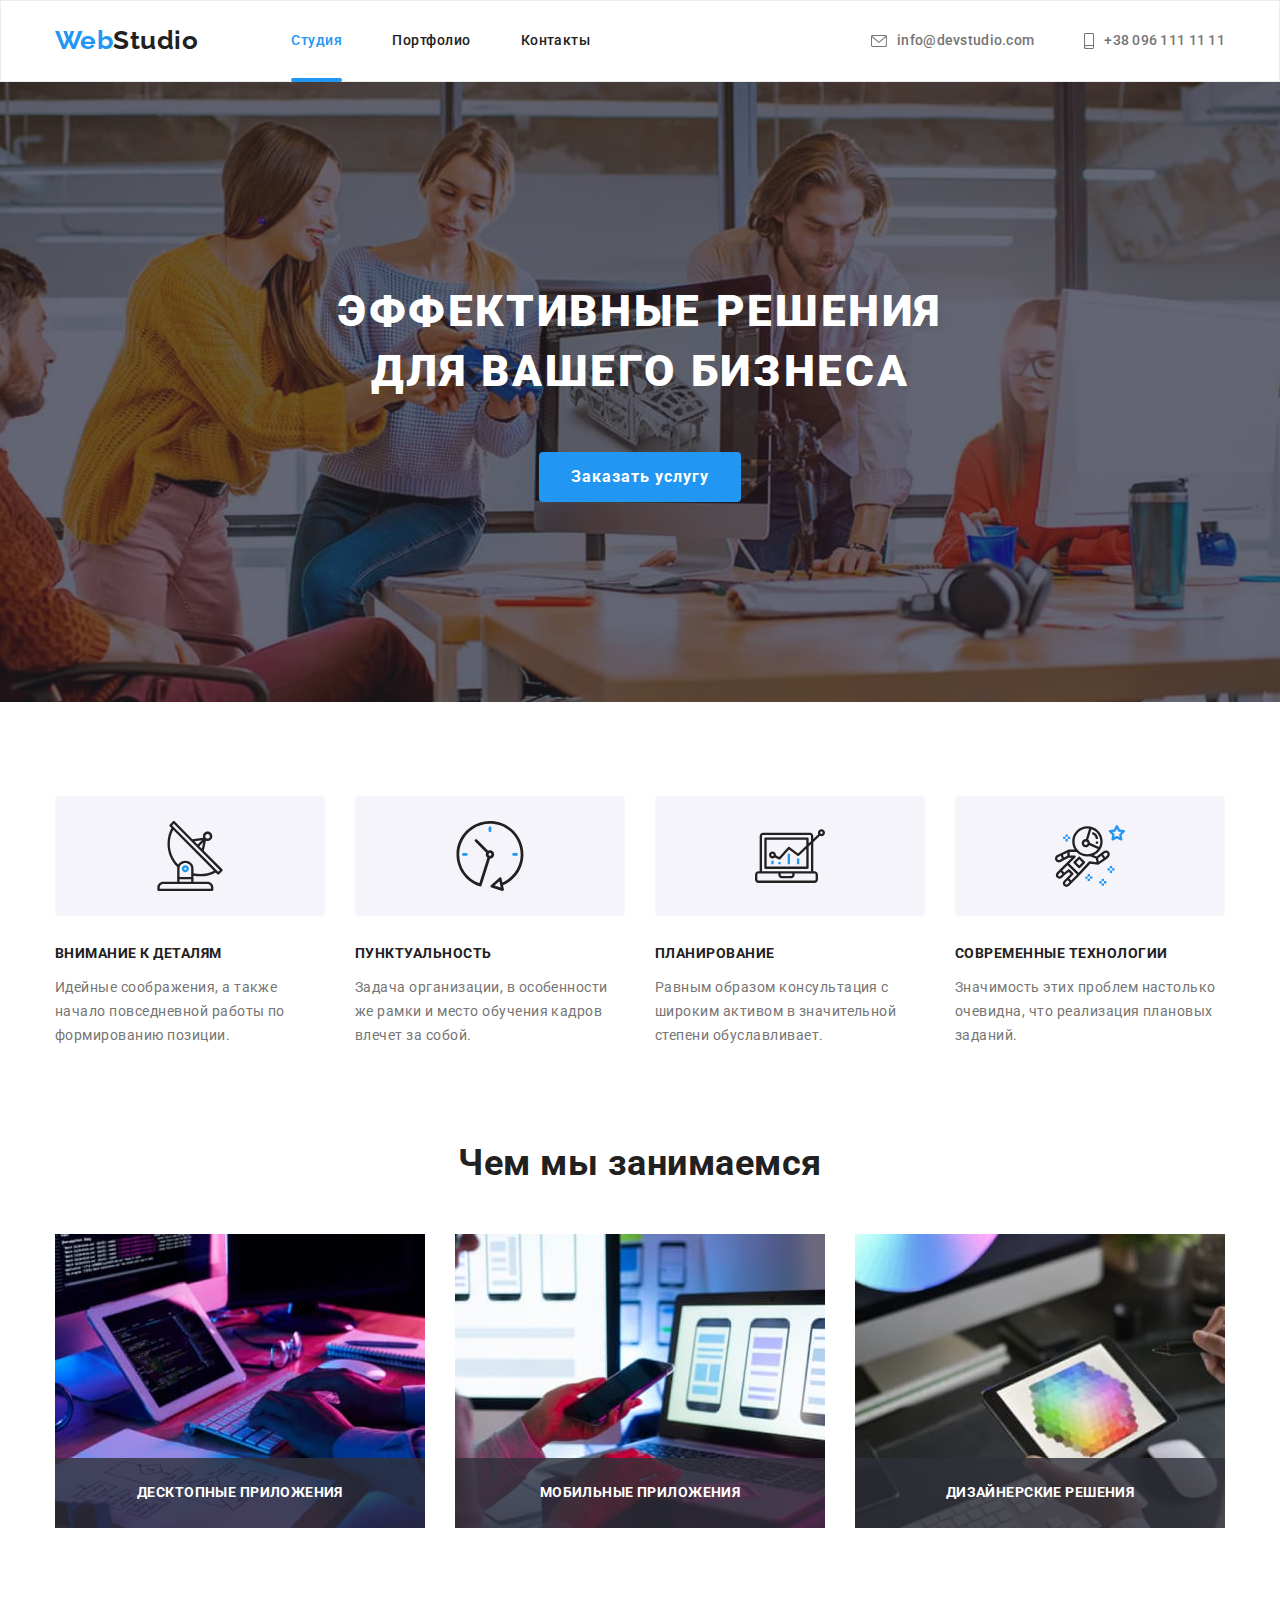
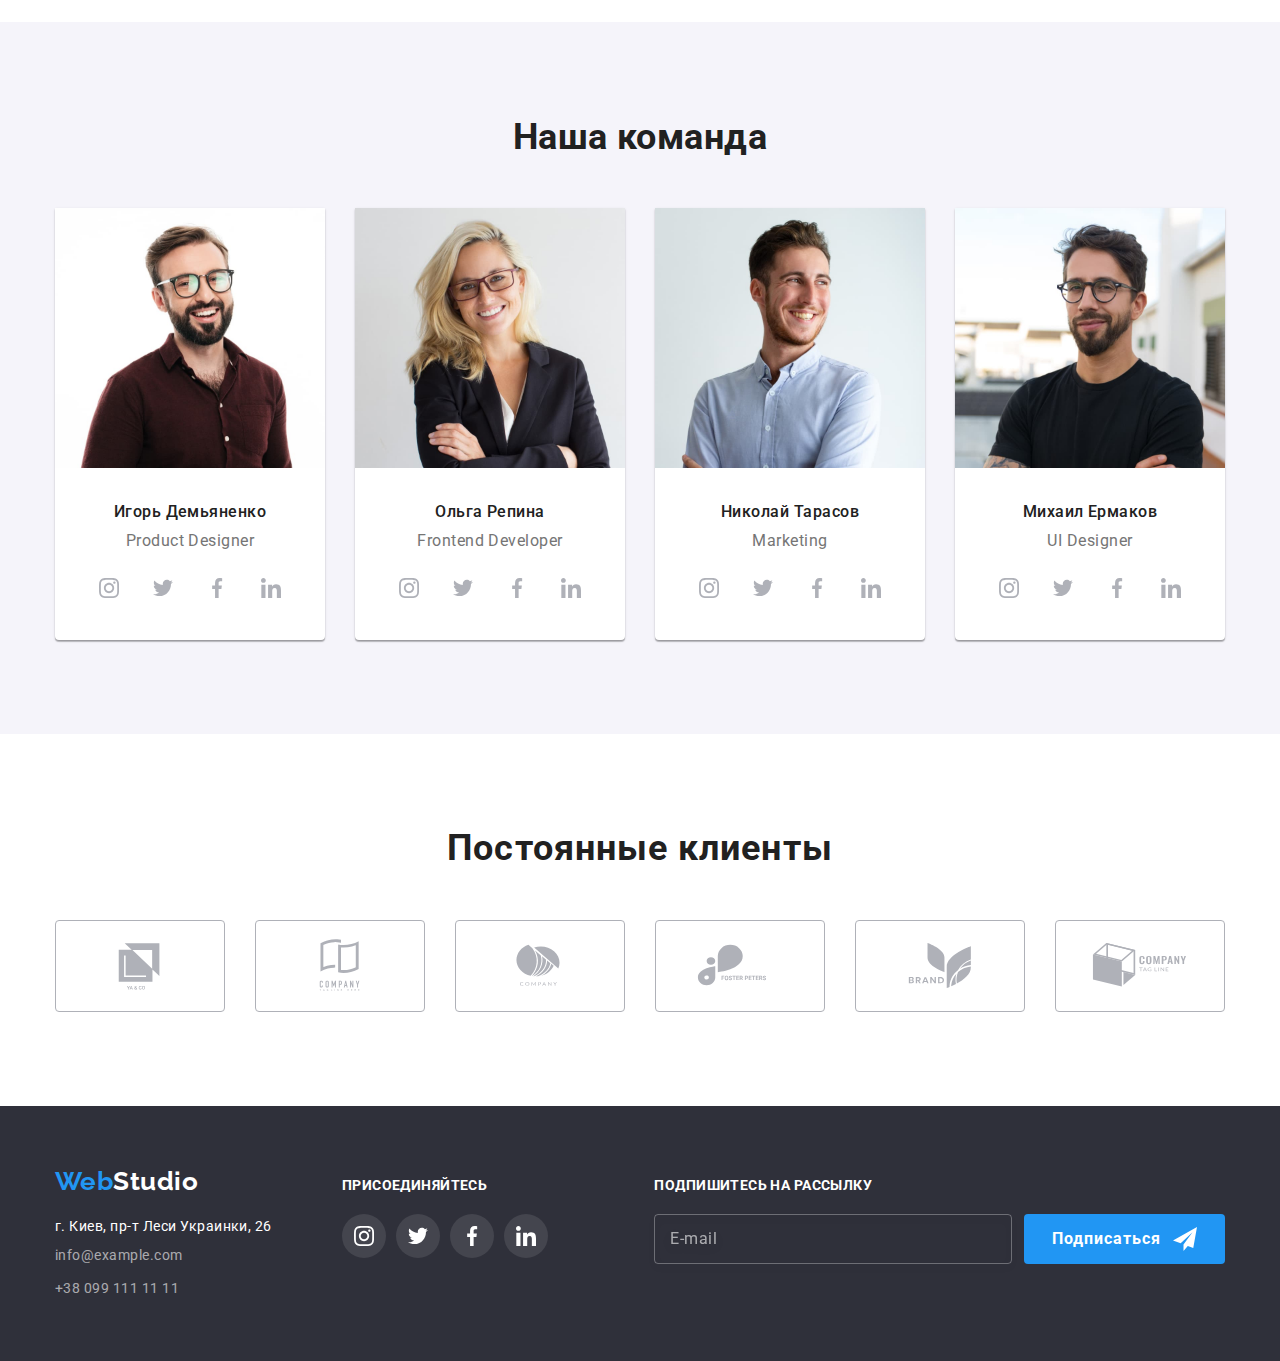
==== index.html @ ca3bec8b "goit-hw-07" ====
<!DOCTYPE html>
<html lang="ru">
	<head>
		<meta charset="UTF-8" />
		<meta http-equiv="X-UA-Compatible" content="IE=edge" />
		<meta name="viewport" content="width=device-width, initial-scale=1.0" />
		<link rel="preconnect" href="https://fonts.googleapis.com" />
		<link rel="preconnect" href="https://fonts.gstatic.com" crossorigin />
		<link
			href="https://fonts.googleapis.com/css2?family=Raleway:wght@700&family=Roboto:wght@400;500;700;900&display=swap"
			rel="stylesheet"
		/>
		<link
			rel="stylesheet"
			href="https://cdnjs.cloudflare.com/ajax/libs/modern-normalize/1.1.0/modern-normalize.min.css"
		/>
		<title>Document</title>
		<link rel="stylesheet" href="./css/styles.css" />
	</head>
	<body class="body">
		<header class="header">
			<div class="container header-total">
				<nav class="header-nav">
					<a class="header-logo" href="/"
						>Web<span class="header-studio">Studio</span></a
					>
					<ul class="header-list list">
						<li class="header-item">
							<a class="header-link current" href="./index.html">Студия</a>
						</li>
						<li class="header-item">
							<a class="header-link" href="./portfolio.html">Портфолио</a>
						</li>
						<li class="header-item">
							<a class="header-link" href="">Контакты</a>
						</li>
					</ul>
				</nav>
				<ul class="header-contact-list list">
					<li class="header-contact-item">
						<a href="mailto:info@devstudio.com" class="header-mail">
							<svg class="icon-mail" width="16" height="12">
								<use href="./images/icons.svg#icon-header-mail"></use>
							</svg>
							info@devstudio.com</a
						>
					</li>
					<li class="header-contact-item">
						<a class="header-tel" href="tel:+380961111111">
							<svg class="icon-tel" width="10" height="16">
								<use href="./images/icons.svg#icon-header-tell"></use>
							</svg>
							+38 096 111 11 11</a
						>
					</li>
				</ul>
			</div>
		</header>
		<main>
			<section class="hero">
				<div class="container">
					<h1 class="hero-headline">Эффективные решения для вашего бизнеса</h1>
					<button data-modal-open class="main-btn" type="button">
						Заказать услугу
					</button>
				</div>
			</section>
			<section class="promo">
				<div class="container promo-total">
					<ul class="promo-list list">
						<li class="promo-item">
							<div class="promo-icon">
								<svg class="icon-locator" width="70" height="70">
									<use href="./images/icons.svg#icon-promo1"></use>
								</svg>
							</div>
							<h3 class="promo-subject">Внимание к деталям</h3>
							<p class="promo-desc">
								Идейные соображения, а также начало повседневной работы по
								формированию позиции.
							</p>
						</li>
						<li class="promo-item">
							<div class="promo-icon">
								<svg class="icon-clock" width="70" height="70">
									<use href="./images/icons.svg#icon-promo2"></use>
								</svg>
							</div>
							<h3 class="promo-subject">Пунктуальность</h3>
							<p class="promo-desc">
								Задача организации, в особенности же рамки и место обучения
								кадров влечет за собой.
							</p>
						</li>
						<li class="promo-item">
							<div class="promo-icon">
								<svg class="icon-laptop" width="70" height="70">
									<use href="./images/icons.svg#icon-promo3"></use>
								</svg>
							</div>
							<h3 class="promo-subject">Планирование</h3>
							<p class="promo-desc">
								Равным образом консультация с широким активом в значительной
								степени обуславливает.
							</p>
						</li>
						<li class="promo-item">
							<div class="promo-icon">
								<svg class="icon-astronaut" width="70" height="70">
									<use href="./images/icons.svg#icon-promo4"></use>
								</svg>
							</div>
							<h3 class="promo-subject">Современные технологии</h3>
							<p class="promo-desc">
								Значимость этих проблем настолько очевидна, что реализация
								плановых заданий.
							</p>
						</li>
					</ul>
				</div>
			</section>
			<section class="direction-activity">
				<div class="container direction-total">
					<h2 class="direction-activity-titel">Чем мы занимаемся</h2>
					<ul class="direction-activity-list list">
						<li class="direction-activity-item">
							<img
								class="activity-img"
								src="./images/rabota1.jpg"
								alt="Работа1"
								width="370"
							/>
							<p class="description-title">Десктопные приложения</p>
						</li>
						<li class="direction-activity-item">
							<img
								class="activity-img"
								src="./images/rabota2.jpg"
								alt="Работа2"
								width="370"
							/>
							<p class="description-title">Мобильные приложения</p>
						</li>
						<li class="direction-activity-item">
							<img
								class="activity-img"
								src="./images/rabota3.jpg"
								alt="Работа3"
								width="370"
							/>
							<p class="description-title">Дизайнерские решения</p>
						</li>
					</ul>
				</div>
			</section>
			<section class="team">
				<div class="container team-total">
					<h2 class="team-title">Наша команда</h2>
					<ul class="team-list list">
						<li class="team-item">
							<img
								class="images"
								src="./images/team1.jpg"
								alt="Игорь Демьяненко"
								width="270"
							/>
							<div class="team-card">
								<h3 class="team-member">Игорь Демьяненко</h3>
								<p class="team-member-position" lang="en">Product Designer</p>
								<ul class="team-list list">
									<li class="team-icon-item">
										<a href="" class="team-link">
											<svg class="team-insta" width="20" height="20">
												<use
													href="./images/icons.svg#icon-teamcard-instagram"
												></use>
											</svg>
										</a>
									</li>
									<li class="team-icon-item">
										<a href="" class="team-link">
											<svg class="team-twitter" width="20" height="20">
												<use
													href="./images/icons.svg#icon-teamcard-twitter"
												></use>
											</svg>
										</a>
									</li>
									<li class="team-icon-item">
										<a href="" class="team-link">
											<svg class="team-facebook" width="20" height="20">
												<use
													href="./images/icons.svg#icon-teamcard-facebook"
												></use>
											</svg>
										</a>
									</li>
									<li class="team-icon-item">
										<a href="" class="team-link">
											<svg class="team-in" width="20" height="20">
												<use
													href="./images/icons.svg#icon-teamcard-linkedin"
												></use>
											</svg>
										</a>
									</li>
								</ul>
							</div>
						</li>
						<li class="team-item">
							<img
								class="images"
								src="./images/team2.jpg"
								alt="Ольга Репина"
								width="270"
							/>
							<div class="team-card">
								<h3 class="team-member">Ольга Репина</h3>
								<p class="team-member-position" lang="en">Frontend Developer</p>
								<ul class="team-list list">
									<li class="team-icon-item">
										<a href="" class="team-link">
											<svg class="team-insta" width="20" height="20">
												<use
													href="./images/icons.svg#icon-teamcard-instagram"
												></use>
											</svg>
										</a>
									</li>
									<li class="team-icon-item">
										<a href="" class="team-link">
											<svg class="team-twitter" width="20" height="20">
												<use
													href="./images/icons.svg#icon-teamcard-twitter"
												></use>
											</svg>
										</a>
									</li>
									<li class="team-icon-item">
										<a href="" class="team-link">
											<svg class="team-facebook" width="20" height="20">
												<use
													href="./images/icons.svg#icon-teamcard-facebook"
												></use>
											</svg>
										</a>
									</li>
									<li class="team-icon-item">
										<a href="" class="team-link">
											<svg class="team-in" width="20" height="20">
												<use
													href="./images/icons.svg#icon-teamcard-linkedin"
												></use>
											</svg>
										</a>
									</li>
								</ul>
							</div>
						</li>
						<li class="team-item">
							<img
								class="images"
								src="./images/team3.jpg"
								alt="Николай Тарасов"
								width="270"
							/>
							<div class="team-card">
								<h3 class="team-member">Николай Тарасов</h3>
								<p class="team-member-position" lang="en">Marketing</p>
								<ul class="team-list list">
									<li class="team-icon-item">
										<a href="" class="team-link">
											<svg class="team-insta" width="20" height="20">
												<use
													href="./images/icons.svg#icon-teamcard-instagram"
												></use>
											</svg>
										</a>
									</li>
									<li class="team-icon-item">
										<a href="" class="team-link">
											<svg class="team-twitter" width="20" height="20">
												<use
													href="./images/icons.svg#icon-teamcard-twitter"
												></use>
											</svg>
										</a>
									</li>
									<li class="team-icon-item">
										<a href="" class="team-link">
											<svg class="team-facebook" width="20" height="20">
												<use
													href="./images/icons.svg#icon-teamcard-facebook"
												></use>
											</svg>
										</a>
									</li>
									<li class="team-icon-item">
										<a href="" class="team-link">
											<svg class="team-in" width="20" height="20">
												<use
													href="./images/icons.svg#icon-teamcard-linkedin"
												></use>
											</svg>
										</a>
									</li>
								</ul>
							</div>
						</li>
						<li class="team-item">
							<img
								class="images"
								src="./images/team4.jpg"
								alt="Михаил Ермаков"
								width="270"
							/>
							<div class="team-card">
								<h3 class="team-member">Михаил Ермаков</h3>
								<p class="team-member-position" lang="en">UI Designer</p>
								<ul class="team-list list">
									<li class="team-icon-item">
										<a href="" class="team-link">
											<svg class="team-insta" width="20" height="20">
												<use
													href="./images/icons.svg#icon-teamcard-instagram"
												></use>
											</svg>
										</a>
									</li>
									<li class="team-icon-item">
										<a href="" class="team-link">
											<svg class="team-twitter" width="20" height="20">
												<use
													href="./images/icons.svg#icon-teamcard-twitter"
												></use>
											</svg>
										</a>
									</li>
									<li class="team-icon-item">
										<a href="" class="team-link">
											<svg class="team-facebook" width="20" height="20">
												<use
													href="./images/icons.svg#icon-teamcard-facebook"
												></use>
											</svg>
										</a>
									</li>
									<li class="team-icon-item">
										<a href="" class="team-link">
											<svg class="team-in" width="20" height="20">
												<use
													href="./images/icons.svg#icon-teamcard-linkedin"
												></use>
											</svg>
										</a>
									</li>
								</ul>
							</div>
						</li>
					</ul>
				</div>
			</section>
			<section class="client-section">
				<div class="container">
					<h2 class="client-title">Постоянные клиенты</h2>
					<ul class="client-list list">
						<li class="client-item">
							<a href="" class="client-link">
								<svg class="company-one" width="106" height="60">
									<use href="./images/icons.svg#icon-client1"></use>
								</svg>
							</a>
						</li>
						<li class="client-item">
							<a href="" class="client-link">
								<svg class="company-two" width="106" height="60">
									<use href="./images/icons.svg#icon-client2"></use>
								</svg>
							</a>
						</li>
						<li class="client-item">
							<a href="" class="client-link">
								<svg class="company-three" width="106" height="60">
									<use href="./images/icons.svg#icon-client3"></use>
								</svg>
							</a>
						</li>
						<li class="client-item">
							<a href="" class="client-link">
								<svg class="company-four" width="106" height="60">
									<use href="./images/icons.svg#icon-client4"></use>
								</svg>
							</a>
						</li>
						<li class="client-item">
							<a href="" class="client-link">
								<svg class="company-five" width="106" height="60">
									<use href="./images/icons.svg#icon-client5"></use>
								</svg>
							</a>
						</li>
						<li class="client-item">
							<a href="" class="client-link">
								<svg class="company-six" width="106" height="60">
									<use href="./images/icons.svg#icon-client6"></use>
								</svg>
							</a>
						</li>
					</ul>
				</div>
			</section>
		</main>
		<footer class="footer">
			<div class="container add-container">
				<div>
					<a class="footer-logo" href="/"
						>Web<span class="footer-studio">Studio</span></a
					>
					<address class="footer-contact">
						<ul class="footer-contact-list list">
							<li class="footer-contact-item">
								<a class="footer-geolocation" href="">
									г. Киев, пр-т Леси Украинки, 26</a
								>
							</li>
							<li class="footer-contact-item">
								<a class="footer-mail" href="mailto:info@devstudio.com"
									>info@example.com</a
								>
							</li>
							<li class="footer-contact-item">
								<a class="footer-tel" href="tel:+380961111111"
									>+38 099 111 11 11</a
								>
							</li>
						</ul>
					</address>
				</div>
				<div class="footer-div">
					<p class="footer-text">присоединяйтесь</p>
					<ul class="footer-list list">
						<li class="footer-item">
							<a href="" class="footer-link">
								<svg class="footer-instagram" width="20" height="20">
									<use href="./images/icons.svg#icon-footer-instagram"></use>
								</svg>
							</a>
						</li>
						<li class="footer-item">
							<a href="" class="footer-link">
								<svg class="footer-twitter" width="20" height="20">
									<use href="./images/icons.svg#icon-footer-twitter"></use>
								</svg>
							</a>
						</li>
						<li class="footer-item">
							<a href="" class="footer-link">
								<svg class="footer-facebook" width="20" height="20">
									<use href="./images/icons.svg#icon-footer-facebook"></use>
								</svg>
							</a>
						</li>
						<li class="footer-item">
							<a href="" class="footer-link">
								<svg class="footer-in" width="20" height="20">
									<use href="./images/icons.svg#icon-footer-linkedin"></use>
								</svg>
							</a>
						</li>
					</ul>
				</div>
				<div class="footer-form-div">
					<p class="footer-form-title">Подпишитесь на рассылку</p>
					<form class="footer-form">
						<input
							class="footer-input"
							type="email"
							name="user-email"
							placeholder="E-mail"
						/>

						<button
							class="main-btn footer-form-btn"
							type="submit"
							name="submit"
						>
							Подписаться
							<svg class="footer-form-icon" width="24" height="24">
								<use href="./images/icons.svg#icon-footer-form"></use>
							</svg>
						</button>
					</form>
				</div>
			</div>
		</footer>
		<div class="backdrop is-hidden" data-modal>
			<div class="modal">
				<form class="modal-form">
					<p class="modal-title">Оставьте свои данные, мы вам перезвоним</p>
					<label class="modal-label">
						<span class="modal-tag">Имя</span>
						<input class="modal-input" type="text" name="username" autofocus />
						<svg class="modal-form-icon" width="18" height="18">
							<use href="./images/icons.svg#icon-person-form"></use>
						</svg>
					</label>
					<label class="modal-label">
						<span class="modal-tag">Тулефон</span>
						<input class="modal-input" type="tel" name="user-tel" />
						<svg class="modal-form-icon" width="18" height="18">
							<use href="./images/icons.svg#icon-phone-form"></use>
						</svg>
					</label>
					<label class="modal-label">
						<span class="modal-tag">Почта</span>
						<input class="modal-input" type="email" name="user-email" />
						<svg class="modal-form-icon" width="18" height="18">
							<use href="./images/icons.svg#icon-email-form"></use>
						</svg>
					</label>
					<label class="modal-textarea-label">
						<span class="modal-tag">Комментарий</span>
						<textarea
							class="modal-textarea"
							placeholder="Введите текст"
							name="user-comment"
						></textarea>
					</label>
					<label class="modal-checkbox-label">
						<input
							class="modal-checkbox visually-hidden"
							type="checkbox"
							name="user-agreement-conditions"
							tabindex="-1"
							aria-hidden="true"
							id="checkbox"
						/>
						<span
							class="modal-checkbox-custom"
							tabindex="0"
							role="checkbox"
							aria-labelledby="checkbox"
							aria-checked="false"
						>
							<svg class="modal-checkbox-icon" width="16" height="15">
								<use href="./images/icons.svg#icon-checkbox-form"></use>
							</svg>
						</span>
						<span class="modal-checkbox-agreement"
							>Соглашаюсь с рассылкой и принимаю
							<a class="modal-checkbox-link" href="">Условия договора</a>
						</span>
					</label>
					<button class="main-btn modal-form-btn" type="submit" name="submit">
						Отправить
					</button>
				</form>

				<button
					type="button"
					class="modal-close-btn"
					data-modal-close
					aria-label="кнопка закрытия"
				>
					<svg class="modal-icon" width="11" height="11">
						<use href="./images/icons.svg#icon-modal"></use>
					</svg>
				</button>
			</div>
		</div>

		<script src="./js/modal.js"></script>
	</body>
</html>
---- css/styles.css ----
:root {
	--primary-text-color: #212121;
	--title-text-color: #757575;
	--accent-color: #2196f3;
	--primary-white-color: #ffffff;
	--hero-foter-accent-color: #2f303a;
}
html {
	box-sizing: border-box;
}
*,
*::before,
*::after {
	box-sizing: inherit;
}
body {
	margin: 0;
	font-family: Roboto, sans-serif;
	background-color: var(--primary-white-color);
	color: var(--primary-text-color);
	letter-spacing: 0.03em;
}

.container {
	width: 1200px;
	margin-left: auto;
	margin-right: auto;
	padding-left: 15px;
	padding-right: 15px;
}
.list {
	list-style: none;
	padding: 0;
	margin: 0;
}
/*header*/

.header-total,
.header-nav,
.header-list,
.header-contact-list {
	display: flex;
	align-items: center;
}
.header {
	border: 1px solid #ececec;
}
.header-item:not(:last-child) {
	margin-right: 50px;
}
.header-contact-item:not(:last-child) {
	margin-right: 50px;
}
.header-contact-list {
	margin-left: auto;
}

.header-logo {
	display: block;
	margin-right: 93px;
	padding-top: 24px;
	padding-bottom: 25px;

	font-family: Raleway, sans-serif;
	font-weight: bold;
	font-size: 26px;
	line-height: 1.19;
	text-decoration: none;
	color: var(--accent-color);
}
.header-studio {
	color: var(--primary-text-color);
}
.header-link {
	position: relative;
	display: block;
	padding-top: 32px;
	padding-bottom: 32px;

	font-weight: 500;
	font-size: 14px;
	line-height: 1.14;
	color: var(--primary-text-color);
	cursor: pointer;
	text-decoration: none;

	transition-property: color;
	transition-duration: 250ms;
	transition-timing-function: cubic-bezier(0.4, 0, 0.2, 1);
}
.header-link.current::after {
	content: '';
	position: absolute;
	width: 100%;
	height: 4px;
	right: 0;
	bottom: -1px;
	background: var(--accent-color);
	border-radius: 2px;
}

.header-link:hover,
.header-link:focus {
	color: var(--accent-color);
}
.header-link.current {
	color: var(--accent-color);
}

.header-mail:hover,
.header-mail:focus,
.header-tel:hover,
.header-tel:focus {
	color: var(--accent-color);
}
.icon-mail {
	width: 16px;
	height: 12px;
	margin-right: 10px;
	fill: currentColor;
}
.icon-tel {
	width: 10px;
	height: 16px;
	margin-right: 10px;
	fill: currentColor;
}
.header-mail,
.header-tel {
	display: flex;
	align-items: center;
	padding-top: 32px;
	padding-bottom: 32px;
	font-weight: 500;
	font-size: 14px;
	line-height: 1.14;
	color: var(--title-text-color);
	text-decoration: none;
	letter-spacing: 0.02em;

	transition-property: color;
	transition-duration: 250ms;
	transition-timing-function: cubic-bezier(0.4, 0, 0.2, 1);
}

/*hero*/
.hero {
	max-width: 1600px;
	margin-left: auto;
	margin-right: auto;
	padding-top: 200px;
	padding-bottom: 200px;

	background-color: var(--hero-foter-accent-color);
	color: var(--primary-white-color);

	background-image: linear-gradient(
			to right,
			rgba(47, 48, 58, 0.4),
			rgba(47, 48, 58, 0.4)
		),
		url('../images/hero-bgi.jpg');
	background-repeat: no-repeat;
	background-position: center;
	background-size: cover;
}

.hero-headline,
.main-btn {
	margin-right: auto;
	margin-left: auto;
	display: block;
	align-items: center;
}
.hero-headline {
	margin-top: 0;
	margin-bottom: 50px;

	font-weight: 900;
	font-size: 44px;
	line-height: 1.36;
	text-transform: uppercase;
	text-align: center;
	letter-spacing: 0.06em;
	width: 696px;
}
.main-btn {
	padding: 10px 32px;

	font-family: Roboto, sans-serif;
	font-weight: bold;
	font-size: 16px;
	letter-spacing: 0.06em;
	line-height: 1.88;

	min-width: 200px;

	color: var(--primary-white-color);
	cursor: pointer;
	background-color: var(--accent-color);
	border: none;
	border-radius: 4px;

	transition-property: background-color, color, box-shadow;
	transition-duration: 250ms;
	transition-timing-function: cubic-bezier(0.4, 0, 0.2, 1);
}
.main-btn:hover,
.main-btn:focus {
	color: var(--primary-white-color);
	background-color: #188ce8;
	box-shadow: 0px 4px 4px rgba(0, 0, 0, 0.15);
}
.main-btn:active {
	color: var(--accent-color);
	background-color: var(--primary-white-color);
}
/*main page*/

.promo {
	padding-top: 94px;
	padding-bottom: 94px;
}
.promo-total {
	align-items: center;
}
.promo-list {
	display: flex;
}
.promo-icon {
	display: flex;
	width: 270px;
	height: 120px;
	background-color: #f5f4fa;
	border-radius: 4px;
	margin-bottom: 30px;
	justify-content: center;
	align-items: center;
}
.icon-locator,
.icon-clock,
.icon-laptop,
.icon-astronaut {
	width: 70px;
	height: 70px;
}

.promo-item:not(:last-child) {
	margin-right: 30px;
}
.promo-subject {
	margin-top: 0;
	margin-bottom: 10;

	font-weight: bold;
	font-size: 14px;
	line-height: 1.14;
	text-transform: uppercase;
}
.promo-desc {
	margin-top: 0;
	margin-bottom: 0;
	font-size: 14px;
	line-height: 1.71;
	color: var(--title-text-color);
}

.direction-activity {
	padding-bottom: 94px;
}
.direction-total {
	align-items: center;
}
.direction-activity-list {
	display: flex;
}
.direction-activity-item:not(:last-child) {
	margin-right: 30px;
}

.direction-activity-titel,
.team-title {
	margin-top: 0;
	margin-bottom: 50px;

	font-weight: bold;
	font-size: 36px;
	line-height: 1.17;
	text-align: center;
}

.direction-activity-item {
	position: relative;
}
.activity-img {
	display: block;
	max-width: 100%;
	height: auto;
}
.description-title {
	position: absolute;
	bottom: 0;
	left: 0;

	font-weight: 700;
	font-size: 14px;
	line-height: 1.14;
	text-align: center;
	letter-spacing: 0.03em;
	text-transform: uppercase;
	color: var(--primary-white-color);

	width: 100%;
	background-color: rgba(47, 48, 58, 0.8);
	margin: 0;
	padding: 27px 0;
}

/* team section */
.team {
	padding-top: 94px;
	padding-bottom: 94px;
	background-color: #f5f4fa;
}
.team-total {
	align-items: center;
}
.team-list {
	display: flex;
}
.team-item:not(:last-child) {
	margin-right: 30px;
}
.team-item {
	background-color: var(--primary-white-color);
	box-shadow: 0px 1px 3px rgba(0, 0, 0, 0.12), 0px 1px 1px rgba(0, 0, 0, 0.14),
		0px 2px 1px rgba(0, 0, 0, 0.2);
	border-radius: 0px 0px 4px 4px;
}
.team-card {
	padding: 30px 32px;
}
.team-member {
	margin-top: 0;
	margin-bottom: 10px;

	font-weight: 500;
	font-size: 16px;
	line-height: 1.19;
	text-align: center;
}
.team-member-position {
	margin-top: 0;
	margin-bottom: 16px;

	font-size: 16px;
	line-height: 1.19;
	text-align: center;
	color: var(--title-text-color);
}
.team-icon-item + .team-icon-item {
	margin-left: 10px;
}
.team-link {
	display: flex;
	justify-content: center;
	align-items: center;
	width: 44px;
	height: 44px;
	border-radius: 50%;

	color: #afb1b8;

	transition-property: background-color, color;
	transition-duration: 250ms;
	transition-timing-function: cubic-bezier(0.4, 0, 0.2, 1);
}
.team-link:hover {
	color: var(--primary-white-color);
	background-color: var(--accent-color);
}
.team-insta,
.team-twitter,
.team-facebook,
.team-in {
	width: 20px;
	height: 20px;
	fill: currentColor;
}

/* client section */
.client-section {
	padding-top: 94px;
	padding-bottom: 94px;
}
.client-title {
	margin: 0;
	margin-bottom: 50px;

	font-weight: 700;
	font-size: 36px;
	line-height: 1.16;
	text-align: center;
	letter-spacing: 0.03em;
}
.client-list {
	display: flex;
}

.client-item + .client-item {
	margin-left: 30px;
}

.client-link {
	display: flex;
	justify-content: center;
	align-items: center;
	width: 170px;
	height: 91px;
	color: #afb1b8;

	border: 1px solid #afb1b8;
	border-radius: 4px;
	width: 170px;
	height: 92px;

	transition-property: border-color, color;
	transition-duration: 250ms;
	transition-timing-function: cubic-bezier(0.4, 0, 0.2, 1);
}

.client-link:hover,
.client-link:focus {
	color: var(--accent-color);
	border-color: var(--accent-color);
}

.company-one,
.company-two,
.company-three,
.company-four,
.company-five,
.company-six {
	width: 106px;
	height: 60px;
	fill: currentColor;
}
/*footer*/
.footer {
	background-color: var(--hero-foter-accent-color);
	padding-top: 60px;
	padding-bottom: 60px;
}

.footer-logo {
	display: block;
	margin-bottom: 20px;

	font-family: Raleway, sans-serif;
	font-weight: bold;
	font-size: 26px;
	line-height: 1.19;
	color: var(--accent-color);
	text-decoration: none;
}
.footer-studio {
	color: var(--primary-white-color);
}

.footer-contact-item:not(:last-child) {
	margin-bottom: 9px;
}

.footer-geolocation {
	font-size: 14px;
	line-height: 1.71px;
	color: var(--primary-white-color);
	text-decoration: none;
	font-style: normal;

	transition-property: color;
	transition-duration: 250ms;
	transition-timing-function: cubic-bezier(0.4, 0, 0.2, 1);
}
.footer-mail,
.footer-tel {
	font-size: 14px;
	line-height: 1.71;
	color: rgba(255, 255, 255, 0.6);
	text-decoration: none;
	font-style: normal;

	transition-property: color;
	transition-duration: 250ms;
	transition-timing-function: cubic-bezier(0.4, 0, 0.2, 1);
}

.footer-geolocation:hover,
.footer-geolocation:focus,
.footer-mail:hover,
.footer-mail:focus,
.footer-tel:hover,
.footer-tel:focus {
	color: var(--accent-color);
}

.footer-div {
	margin-left: 70px;
}

.footer-text,
.footer-form-title {
	margin: 0;
	margin-bottom: 20px;
	font-weight: 700;
	font-size: 14px;
	line-height: 1.14;
	letter-spacing: 0.03em;
	text-transform: uppercase;
	color: var(--primary-white-color);
}

.footer-list {
	display: flex;
}

.footer-item + .footer-item {
	margin-left: 10px;
}

.footer-link {
	display: flex;
	justify-content: center;
	align-items: center;
	width: 44px;
	height: 44px;
	border-radius: 50%;

	color: #ffffff;
	background-color: rgba(255, 255, 255, 0.1);

	transition-property: background-color;
	transition-duration: 250ms;
	transition-timing-function: cubic-bezier(0.4, 0, 0.2, 1);
}
.footer-link:hover {
	background-color: var(--accent-color);
}
.footer-instagram,
.footer-twitter,
.footer-facebook,
.footer-in {
	width: 20px;
	height: 20px;
	fill: currentColor;
}
.add-container {
	display: flex;
	align-items: baseline;
}

/* footer form section */
.footer-form-div {
	margin-left: auto;
}
.footer-form {
	display: flex;
}

.footer-input {
	min-width: 358px;
	height: 50px;
	padding: 15px;
	/* margin-right: 12px; */

	font-weight: 400;
	font-size: 16px;
	line-height: 1.25;
	letter-spacing: 0.03em;
	color: var(--primary-white-color);
	border: 1px solid rgba(255, 255, 255, 0.3);
	filter: drop-shadow(0px 4px 4px rgba(0, 0, 0, 0.15));
	border-radius: 4px;
	background-color: transparent;
	outline: transparent;

	transition-duration: 250ms;
	transition-timing-function: cubic-bezier(0.4, 0, 0.2, 1);
}
.footer-input:hover,
.footer-input:focus,
.footer-input:active {
	border-color: var(--accent-color);
}
.footer-input::placeholder {
	font-weight: 400;
	font-size: 16px;
	line-height: 1.25;
	letter-spacing: 0.03em;
	color: rgba(255, 255, 255, 0.6);
}
.footer-form-btn {
	display: flex;
	align-items: center;
	padding: 10px 28px;
	margin-left: 12px;
}
.footer-form-icon {
	margin-left: 12px;
	fill: var(--primary-white-color);
	transition-duration: 250ms;
	transition-timing-function: cubic-bezier(0.4, 0, 0.2, 1);
}
.main-btn:active .footer-form-icon {
	fill: var(--accent-color);
}

/* modal section */
.backdrop {
	position: fixed;
	top: 0;
	left: 0;

	width: 100%;
	height: 100%;
	background-color: rgba(0, 0, 0, 0.2);

	transition: opacity 250ms, visibility 250ms;
}

.backdrop.is-hidden {
	opacity: 0;
	pointer-events: none;
	visibility: hidden;
}

.backdrop.is-hidden .modal {
	transform: scale(0.5);
}

.modal {
	position: absolute;
	top: 50%;
	left: 50%;
	transform: translate(-50%, -50%) scale(1);

	width: 530px;
	height: 580px;
	background-color: var(--primary-white-color);
	box-shadow: 0px 1px 3px rgba(0, 0, 0, 0.12), 0px 1px 1px rgba(0, 0, 0, 0.14),
		0px 2px 1px rgba(0, 0, 0, 0.2);
	border-radius: 4px;

	padding: 40px;
}
.modal-close-btn {
	position: absolute;
	top: 8px;
	right: 8px;

	width: 30px;
	height: 30px;
	background-color: transparent;
	border: 1px solid rgba(0, 0, 0, 0.1);
	border-radius: 50%;
	cursor: pointer;

	display: flex;
	justify-content: center;
	align-items: center;
	margin: 0;
	padding: 0;
}
.modal-icon {
	width: 11px;
	height: 11px;
	transition: 250ms;
}
.modal-close-btn:hover .modal-icon,
.modal-close-btn:focus .modal-icon {
	fill: var(--accent-color);
}

/* form section */

.modal-form {
	display: block;
}
.modal-title {
	margin: 0 0 12px;

	font-weight: 700;
	font-size: 20px;
	line-height: 1.15;
	text-align: center;
	letter-spacing: 0.03em;

	color: var(--primary-text-color);
}

.modal-label {
	position: relative;
	display: block;
	margin-bottom: 10px;
}
.modal-textarea-label {
	display: block;
	margin-bottom: 20px;
}
.modal-checkbox-label {
	display: flex;
	align-items: center;
	justify-content: center;
	margin-bottom: 30px;
}
.modal-input {
	width: 100%;
	padding: 12px 12px 12px 42px;
	border: 1px solid rgba(33, 33, 33, 0.2);
	border-radius: 4px;
	outline: transparent;

	font-weight: 400;
	font-size: 12px;
	line-height: 1.16;
	letter-spacing: 0.01em;
	color: var(--title-text-color);
}
.modal-textarea {
	width: 100%;
	height: 120px;

	padding: 12px 16px;
	border: 1px solid rgba(33, 33, 33, 0.2);
	border-radius: 4px;
	outline: transparent;
	resize: none;

	font-weight: 400;
	font-size: 12px;
	line-height: 1.16;
	letter-spacing: 0.01em;
	color: var(--title-text-color);
}
.modal-textarea::placeholder {
	font-weight: 400;
	font-size: 14px;
	line-height: 1.14;
	letter-spacing: 0.01em;
	color: rgba(117, 117, 117, 0.5);
}
.modal-input:hover,
.modal-input:focus,
.modal-textarea:hover,
.modal-textarea:focus,
.modal-input:hover + .modal-form-icon,
.modal-input:focus + .modal-form-icon {
	border-color: var(--accent-color);
	fill: var(--accent-color);
}
.modal-tag {
	display: block;
	margin-bottom: 4px;

	font-weight: 400;
	font-size: 12px;
	line-height: 1.16;
	letter-spacing: 0.01em;
	color: var(--title-text-color);
}
.modal-form-icon {
	position: absolute;
	left: 12px;
	bottom: 11px;

	transition: 250ms;
}
.modal-checkbox-agreement {
	font-weight: 400;
	font-size: 14px;
	line-height: 1.7;
	letter-spacing: 0.03em;
	color: var(--title-text-color);
}
.modal-checkbox-link {
	font-weight: 400;
	font-size: 14px;
	line-height: 1.7;
	letter-spacing: 0.03em;
	text-underline-position: under;
	color: var(--accent-color);
}
.modal-checkbox-custom {
	display: flex;
	justify-content: center;
	align-items: center;
	margin-right: 7px;

	width: 16px;
	height: 15px;

	border: 2px solid var(--primary-text-color);
	border-radius: 2px;
	transition: 250ms;
}
.modal-checkbox-icon {
	fill: var(--primary-white-color);
}
.modal-checkbox:checked + .modal-checkbox-custom {
	border-color: transparent;
	background-color: var(--accent-color);
}
.visually-hidden {
	position: absolute;
	transform: scale(0);
	opacity: 0;
}
.modal-form-btn {
	padding: 10px 55px;
}

/*portfolio*/

.border {
	border-bottom: 1px solid #ececec;
}
.portfolio-navigation {
	padding-top: 94px;
	padding-bottom: 94px;
}
.portfolio-nav-btn-list {
	display: flex;
	margin-bottom: 50px;
	align-items: center;
	justify-content: center;
}
.portfolio-item:not(:last-child) {
	margin-right: 8px;
}
.portfolio-btn-everyone {
	padding: 6px 20px;
	min-width: 73px;

	font-family: Roboto, sans-serif;
	font-weight: 500;
	font-size: 16px;
	line-height: 1.63;
	text-align: center;
	color: var(--primary-text-color);
	cursor: pointer;
	background-color: #f5f4fa;
	border: none;
	border-radius: 4px;

	transition-property: background-color, color, box-shadow;
	transition-duration: 250ms;
	transition-timing-function: cubic-bezier(0.4, 0, 0.2, 1);
}
.portfolio-btn-everyone:hover,
.portfolio-btn-everyone:focus {
	color: var(--primary-white-color);
	background-color: var(--accent-color);
	box-shadow: 0px 3px 1px rgba(0, 0, 0, 0.1), 0px 1px 2px rgba(0, 0, 0, 0.08),
		0px 2px 2px rgba(0, 0, 0, 0.12);
}
.portfolio-btn-everyone:active {
	color: var(--primary-white-color);
}
.corol-change {
	color: var(--primary-white-color);
	background-color: var(--accent-color);
}
.portfolio-example-list {
	display: flex;
	flex-wrap: wrap;
	margin: -15px;
}
.portfolio-example-item {
	margin: 15px;

	transition-property: box-shadow;
	transition-duration: 250ms;
	transition-timing-function: cubic-bezier(0.4, 0, 0.2, 1);
}
.portfolio-example-item:hover {
	box-shadow: 0px 1px 1px rgba(0, 0, 0, 0.12), 0px 4px 4px rgba(0, 0, 0, 0.06),
		1px 4px 6px rgba(0, 0, 0, 0.16);
}
.portfolio-images {
	display: block;
}

.portfolio-card {
	padding: 20px 24px;
	border: 1px solid #ececec;
}
.portfolio-example-title {
	display: block;
	margin: 0 0 4px 0;
	font-weight: bold;
	font-size: 18px;
	line-height: 2;
}
.portfolio-example-text {
	margin: 0;
	font-size: 16px;
	line-height: 1.88;
	color: var(--title-text-color);
}

.portfolio-overflow {
	position: relative;
	overflow: hidden;
}

.portfolio-overlay {
	position: absolute;
	display: flex;
	top: 0;
	left: 0;
	width: 100%;
	height: 100%;
	background-color: rgba(33, 150, 243, 0.9);

	transform: translateY(100%);
	transition: transform 250ms cubic-bezier(0.4, 0, 0.2, 1);
}
.portfolio-overlay > p {
	font-family: Roboto, sans-serif;
	font-style: normal;
	font-weight: 400;
	font-size: 18px;
	line-height: 1.55;
	letter-spacing: 0.03em;
	color: var(--primary-white-color);
	margin: 0;
	padding: 63px 24px;
}
.portfolio-example-item:hover .portfolio-overlay {
	transform: translatey(0);
}
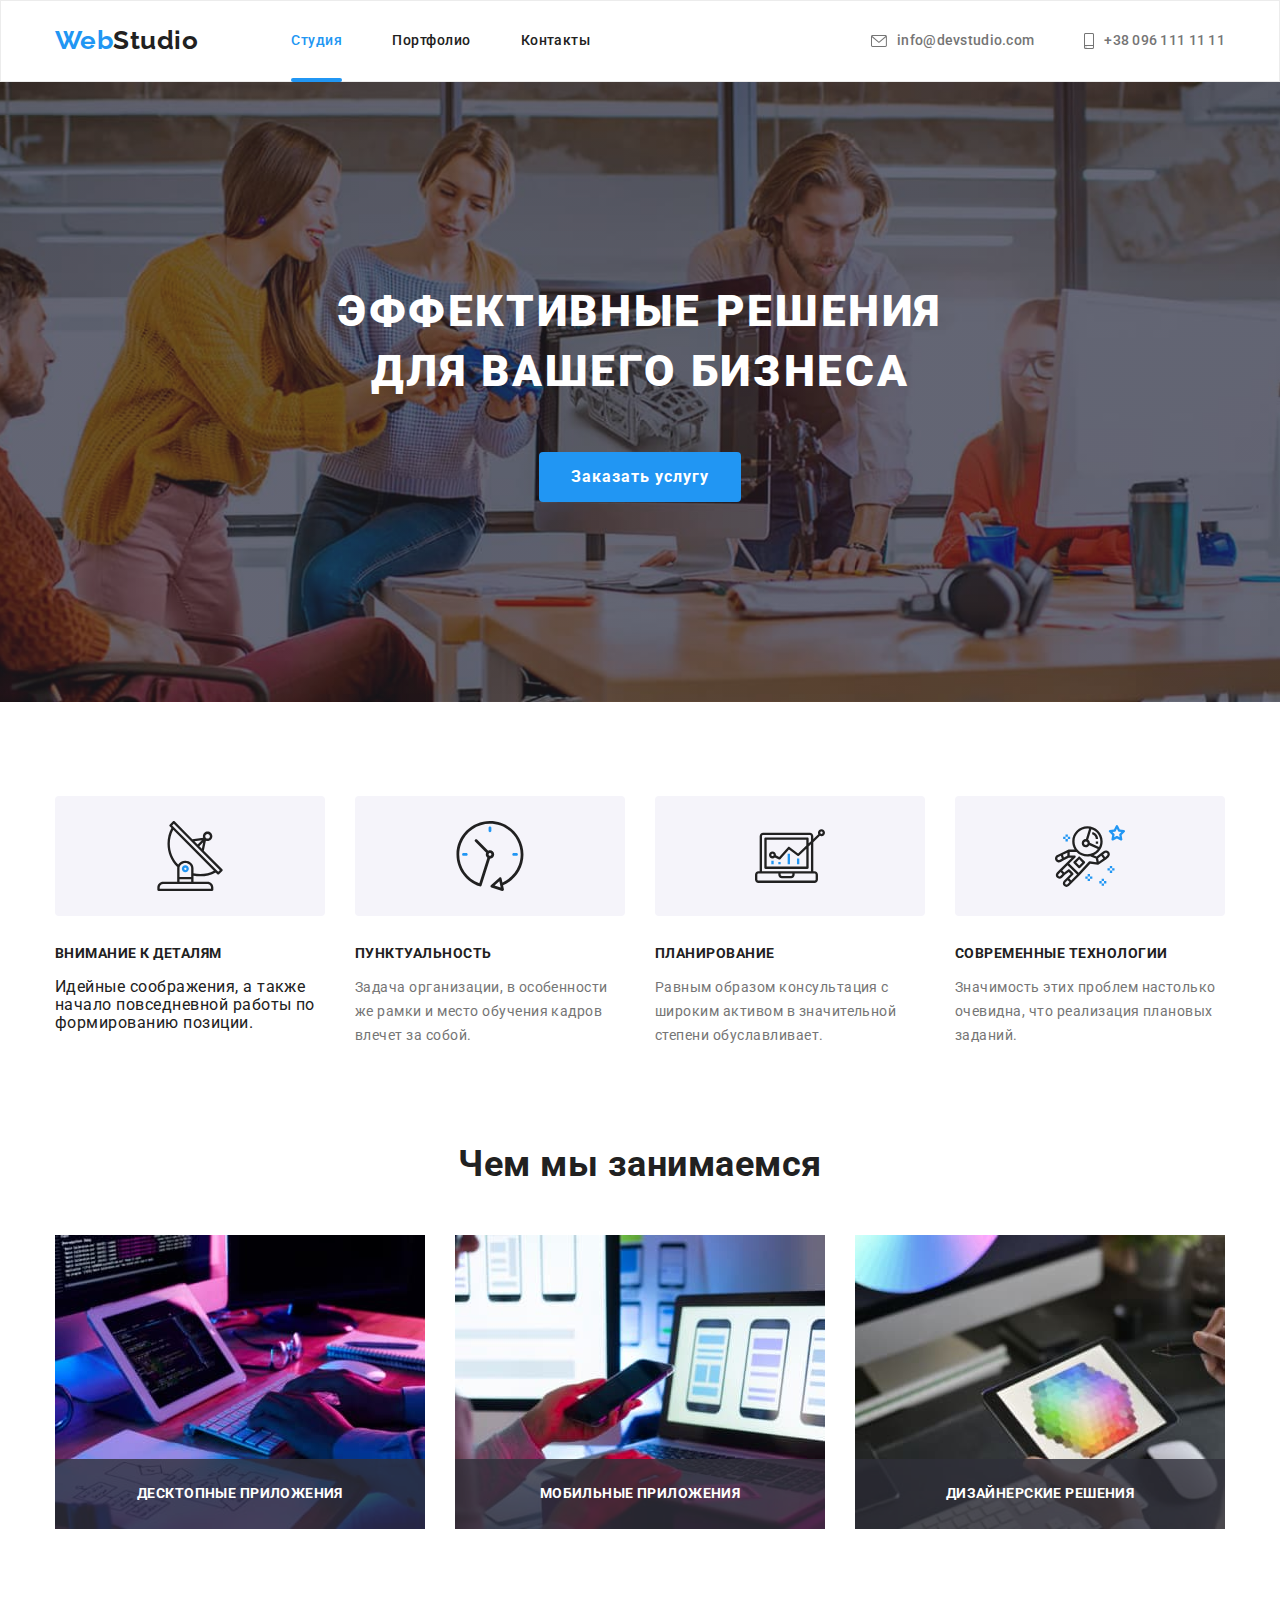
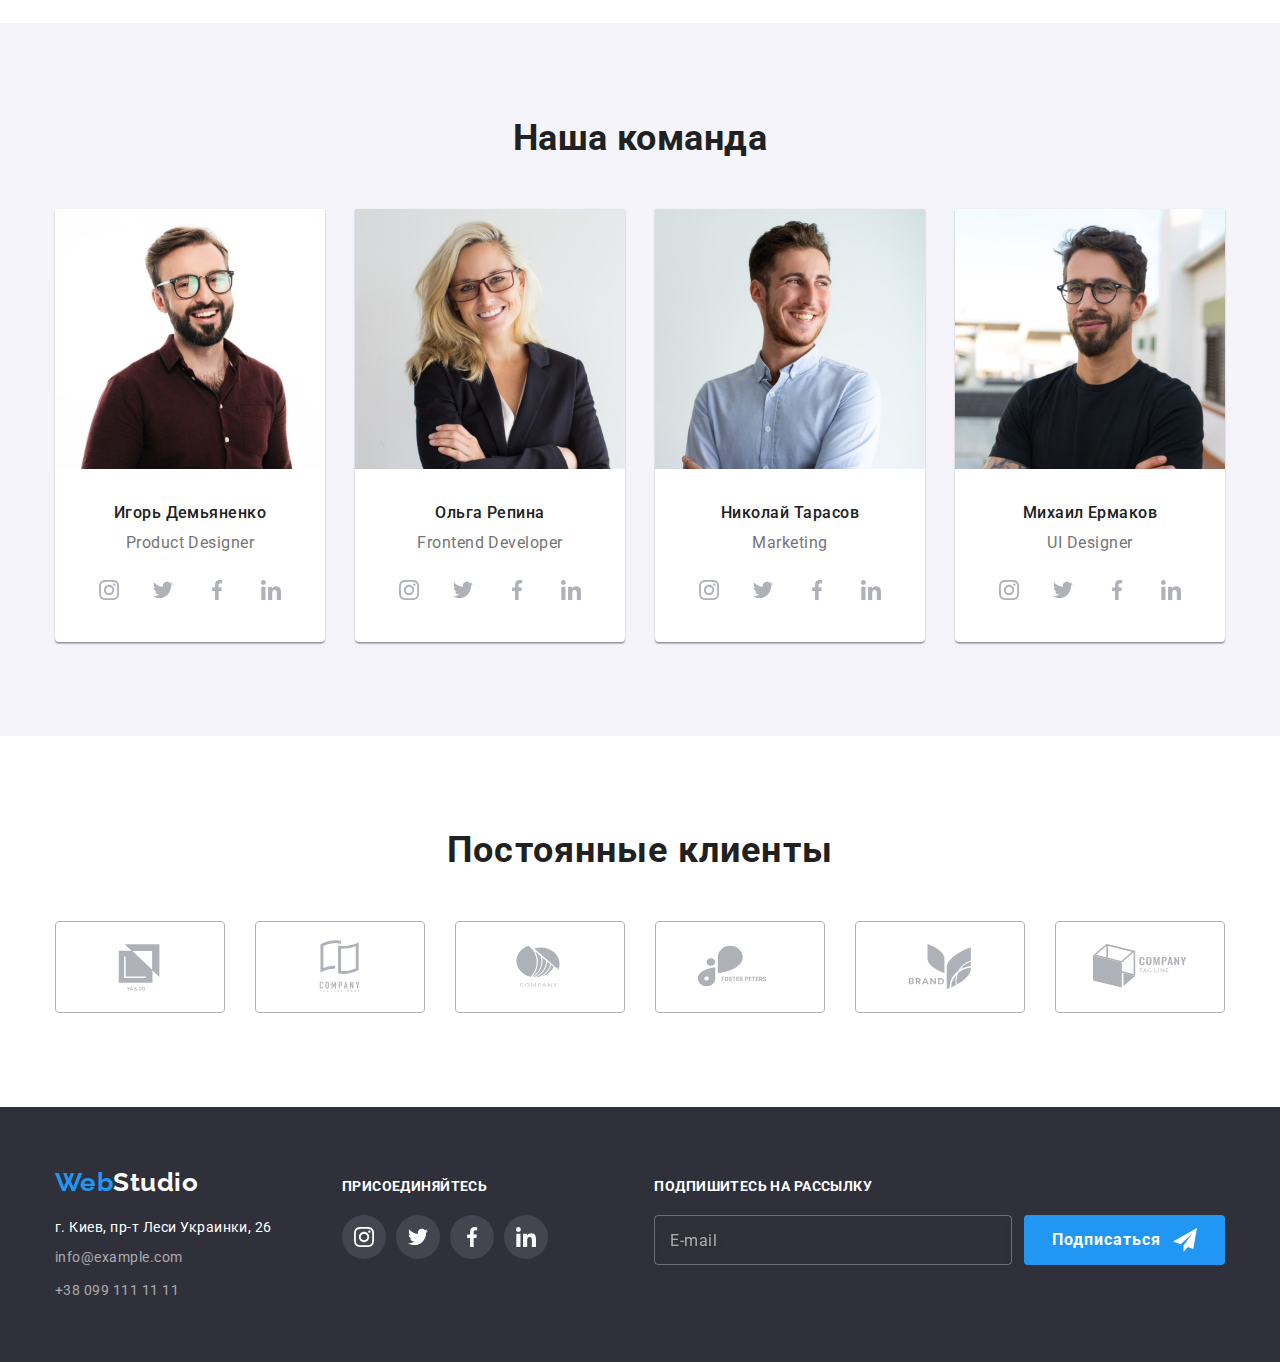
==== commit 3cef8ca6: "goit-hw-07-new" ====
--- a/index.html
+++ b/index.html
@@ -15,39 +15,39 @@
 			href="https://cdnjs.cloudflare.com/ajax/libs/modern-normalize/1.1.0/modern-normalize.min.css"
 		/>
 		<title>Document</title>
-		<link rel="stylesheet" href="./css/styles.css" />
+		<link rel="stylesheet" href="./css/main.min.css" />
 	</head>
 	<body class="body">
 		<header class="header">
-			<div class="container header-total">
-				<nav class="header-nav">
-					<a class="header-logo" href="/"
-						>Web<span class="header-studio">Studio</span></a
+			<div class="container header__container">
+				<nav class="header__nav">
+					<a class="logo header__logo" href="/"
+						>Web<span class="logo__decoration">Studio</span></a
 					>
-					<ul class="header-list list">
-						<li class="header-item">
-							<a class="header-link current" href="./index.html">Студия</a>
-						</li>
-						<li class="header-item">
-							<a class="header-link" href="./portfolio.html">Портфолио</a>
-						</li>
-						<li class="header-item">
-							<a class="header-link" href="">Контакты</a>
+					<ul class="menu list">
+						<li class="menu__item">
+							<a class="menu__link current" href="./index.html">Студия</a>
+						</li>
+						<li class="menu__item">
+							<a class="menu__link" href="./portfolio.html">Портфолио</a>
+						</li>
+						<li class="menu__item">
+							<a class="menu__link" href="">Контакты</a>
 						</li>
 					</ul>
 				</nav>
-				<ul class="header-contact-list list">
-					<li class="header-contact-item">
-						<a href="mailto:info@devstudio.com" class="header-mail">
-							<svg class="icon-mail" width="16" height="12">
+				<ul class="connection list header__connection">
+					<li class="connection__item">
+						<a href="mailto:info@devstudio.com" class="connection__mail">
+							<svg class="connection__icon-mail" width="16" height="12">
 								<use href="./images/icons.svg#icon-header-mail"></use>
 							</svg>
 							info@devstudio.com</a
 						>
 					</li>
-					<li class="header-contact-item">
-						<a class="header-tel" href="tel:+380961111111">
-							<svg class="icon-tel" width="10" height="16">
+					<li class="connection__item">
+						<a class="connection__tel" href="tel:+380961111111">
+							<svg class="connection__icon-tel" width="10" height="16">
 								<use href="./images/icons.svg#icon-header-tell"></use>
 							</svg>
 							+38 096 111 11 11</a
@@ -57,61 +57,61 @@
 			</div>
 		</header>
 		<main>
-			<section class="hero">
+			<section class="hero body__hero">
 				<div class="container">
-					<h1 class="hero-headline">Эффективные решения для вашего бизнеса</h1>
-					<button data-modal-open class="main-btn" type="button">
+					<h1 class="hero__headline">Эффективные решения для вашего бизнеса</h1>
+					<button data-modal-open class="main-btn hero__btn" type="button">
 						Заказать услугу
 					</button>
 				</div>
 			</section>
 			<section class="promo">
-				<div class="container promo-total">
-					<ul class="promo-list list">
-						<li class="promo-item">
-							<div class="promo-icon">
-								<svg class="icon-locator" width="70" height="70">
+				<div class="container promo__container">
+					<ul class="promo__list list">
+						<li class="promo__item">
+							<div class="promo__icon">
+								<svg class="promo__icon-locator" width="70" height="70">
 									<use href="./images/icons.svg#icon-promo1"></use>
 								</svg>
 							</div>
-							<h3 class="promo-subject">Внимание к деталям</h3>
-							<p class="promo-desc">
+							<h3 class="promo__subject">Внимание к деталям</h3>
+							<p class="promo__promo-desc">
 								Идейные соображения, а также начало повседневной работы по
 								формированию позиции.
 							</p>
 						</li>
-						<li class="promo-item">
-							<div class="promo-icon">
-								<svg class="icon-clock" width="70" height="70">
+						<li class="promo__item">
+							<div class="promo__icon">
+								<svg class="promo__icon-clock" width="70" height="70">
 									<use href="./images/icons.svg#icon-promo2"></use>
 								</svg>
 							</div>
-							<h3 class="promo-subject">Пунктуальность</h3>
-							<p class="promo-desc">
+							<h3 class="promo__subject">Пунктуальность</h3>
+							<p class="promo__desc">
 								Задача организации, в особенности же рамки и место обучения
 								кадров влечет за собой.
 							</p>
 						</li>
-						<li class="promo-item">
-							<div class="promo-icon">
-								<svg class="icon-laptop" width="70" height="70">
+						<li class="promo__item">
+							<div class="promo__icon">
+								<svg class="promo__icon-laptop" width="70" height="70">
 									<use href="./images/icons.svg#icon-promo3"></use>
 								</svg>
 							</div>
-							<h3 class="promo-subject">Планирование</h3>
-							<p class="promo-desc">
+							<h3 class="promo__subject">Планирование</h3>
+							<p class="promo__desc">
 								Равным образом консультация с широким активом в значительной
 								степени обуславливает.
 							</p>
 						</li>
-						<li class="promo-item">
-							<div class="promo-icon">
-								<svg class="icon-astronaut" width="70" height="70">
+						<li class="promo__item">
+							<div class="promo__icon">
+								<svg class="promo__icon-astronaut" width="70" height="70">
 									<use href="./images/icons.svg#icon-promo4"></use>
 								</svg>
 							</div>
-							<h3 class="promo-subject">Современные технологии</h3>
-							<p class="promo-desc">
+							<h3 class="promo__subject">Современные технологии</h3>
+							<p class="promo__desc">
 								Значимость этих проблем настолько очевидна, что реализация
 								плановых заданий.
 							</p>
@@ -120,84 +120,84 @@
 				</div>
 			</section>
 			<section class="direction-activity">
-				<div class="container direction-total">
-					<h2 class="direction-activity-titel">Чем мы занимаемся</h2>
-					<ul class="direction-activity-list list">
-						<li class="direction-activity-item">
+				<div class="container direction-activity__container">
+					<h2 class="direction-activity__titel">Чем мы занимаемся</h2>
+					<ul class="direction-activity__list list">
+						<li class="direction-activity__item">
 							<img
-								class="activity-img"
+								class="direction-activity__img"
 								src="./images/rabota1.jpg"
 								alt="Работа1"
 								width="370"
 							/>
-							<p class="description-title">Десктопные приложения</p>
-						</li>
-						<li class="direction-activity-item">
+							<p class="direction-activity__title">Десктопные приложения</p>
+						</li>
+						<li class="direction-activity__item">
 							<img
-								class="activity-img"
+								class="direction-activity__img"
 								src="./images/rabota2.jpg"
 								alt="Работа2"
 								width="370"
 							/>
-							<p class="description-title">Мобильные приложения</p>
-						</li>
-						<li class="direction-activity-item">
+							<p class="direction-activity__title">Мобильные приложения</p>
+						</li>
+						<li class="direction-activity__item">
 							<img
-								class="activity-img"
+								class="direction-activity__img"
 								src="./images/rabota3.jpg"
 								alt="Работа3"
 								width="370"
 							/>
-							<p class="description-title">Дизайнерские решения</p>
+							<p class="direction-activity__title">Дизайнерские решения</p>
 						</li>
 					</ul>
 				</div>
 			</section>
 			<section class="team">
-				<div class="container team-total">
-					<h2 class="team-title">Наша команда</h2>
-					<ul class="team-list list">
-						<li class="team-item">
+				<div class="container team__container">
+					<h2 class="team__title">Наша команда</h2>
+					<ul class="team__list list">
+						<li class="team__item">
 							<img
-								class="images"
+								class="team__images"
 								src="./images/team1.jpg"
 								alt="Игорь Демьяненко"
 								width="270"
 							/>
-							<div class="team-card">
-								<h3 class="team-member">Игорь Демьяненко</h3>
-								<p class="team-member-position" lang="en">Product Designer</p>
-								<ul class="team-list list">
-									<li class="team-icon-item">
-										<a href="" class="team-link">
-											<svg class="team-insta" width="20" height="20">
+							<div class="team__card">
+								<h3 class="team__member">Игорь Демьяненко</h3>
+								<p class="team__member-position" lang="en">Product Designer</p>
+								<ul class="team__list list">
+									<li class="team__icon-item">
+										<a href="" class="team__link">
+											<svg class="team__icon-insta" width="20" height="20">
 												<use
 													href="./images/icons.svg#icon-teamcard-instagram"
 												></use>
 											</svg>
 										</a>
 									</li>
-									<li class="team-icon-item">
-										<a href="" class="team-link">
-											<svg class="team-twitter" width="20" height="20">
+									<li class="team__icon-item">
+										<a href="" class="team__link">
+											<svg class="team__icon-twitter" width="20" height="20">
 												<use
 													href="./images/icons.svg#icon-teamcard-twitter"
 												></use>
 											</svg>
 										</a>
 									</li>
-									<li class="team-icon-item">
-										<a href="" class="team-link">
-											<svg class="team-facebook" width="20" height="20">
+									<li class="team__icon-item">
+										<a href="" class="team__link">
+											<svg class="team__icon-facebook" width="20" height="20">
 												<use
 													href="./images/icons.svg#icon-teamcard-facebook"
 												></use>
 											</svg>
 										</a>
 									</li>
-									<li class="team-icon-item">
-										<a href="" class="team-link">
-											<svg class="team-in" width="20" height="20">
+									<li class="team__icon-item">
+										<a href="" class="team__link">
+											<svg class="team__icon-linkedin" width="20" height="20">
 												<use
 													href="./images/icons.svg#icon-teamcard-linkedin"
 												></use>
@@ -207,47 +207,49 @@
 								</ul>
 							</div>
 						</li>
-						<li class="team-item">
+						<li class="team__item">
 							<img
-								class="images"
+								class="team__images"
 								src="./images/team2.jpg"
 								alt="Ольга Репина"
 								width="270"
 							/>
-							<div class="team-card">
-								<h3 class="team-member">Ольга Репина</h3>
-								<p class="team-member-position" lang="en">Frontend Developer</p>
-								<ul class="team-list list">
-									<li class="team-icon-item">
-										<a href="" class="team-link">
-											<svg class="team-insta" width="20" height="20">
+							<div class="team__card">
+								<h3 class="team__member">Ольга Репина</h3>
+								<p class="team__member-position" lang="en">
+									Frontend Developer
+								</p>
+								<ul class="team__list list">
+									<li class="team__icon-item">
+										<a href="" class="team__link">
+											<svg class="team__icon-insta" width="20" height="20">
 												<use
 													href="./images/icons.svg#icon-teamcard-instagram"
 												></use>
 											</svg>
 										</a>
 									</li>
-									<li class="team-icon-item">
-										<a href="" class="team-link">
-											<svg class="team-twitter" width="20" height="20">
+									<li class="team__icon-item">
+										<a href="" class="team__link">
+											<svg class="team__icon-twitter" width="20" height="20">
 												<use
 													href="./images/icons.svg#icon-teamcard-twitter"
 												></use>
 											</svg>
 										</a>
 									</li>
-									<li class="team-icon-item">
-										<a href="" class="team-link">
-											<svg class="team-facebook" width="20" height="20">
+									<li class="team__icon-item">
+										<a href="" class="team__link">
+											<svg class="team__icon-facebook" width="20" height="20">
 												<use
 													href="./images/icons.svg#icon-teamcard-facebook"
 												></use>
 											</svg>
 										</a>
 									</li>
-									<li class="team-icon-item">
-										<a href="" class="team-link">
-											<svg class="team-in" width="20" height="20">
+									<li class="team__icon-item">
+										<a href="" class="team__link">
+											<svg class="team__icon-linkedin" width="20" height="20">
 												<use
 													href="./images/icons.svg#icon-teamcard-linkedin"
 												></use>
@@ -257,47 +259,47 @@
 								</ul>
 							</div>
 						</li>
-						<li class="team-item">
+						<li class="team__item">
 							<img
-								class="images"
+								class="team__images"
 								src="./images/team3.jpg"
 								alt="Николай Тарасов"
 								width="270"
 							/>
-							<div class="team-card">
-								<h3 class="team-member">Николай Тарасов</h3>
-								<p class="team-member-position" lang="en">Marketing</p>
-								<ul class="team-list list">
-									<li class="team-icon-item">
-										<a href="" class="team-link">
-											<svg class="team-insta" width="20" height="20">
+							<div class="team__card">
+								<h3 class="team__member">Николай Тарасов</h3>
+								<p class="team__member-position" lang="en">Marketing</p>
+								<ul class="team__list list">
+									<li class="team__icon-item">
+										<a href="" class="team__link">
+											<svg class="team__icon-insta" width="20" height="20">
 												<use
 													href="./images/icons.svg#icon-teamcard-instagram"
 												></use>
 											</svg>
 										</a>
 									</li>
-									<li class="team-icon-item">
-										<a href="" class="team-link">
-											<svg class="team-twitter" width="20" height="20">
+									<li class="team__icon-item">
+										<a href="" class="team__link">
+											<svg class="team__icon-twitter" width="20" height="20">
 												<use
 													href="./images/icons.svg#icon-teamcard-twitter"
 												></use>
 											</svg>
 										</a>
 									</li>
-									<li class="team-icon-item">
-										<a href="" class="team-link">
-											<svg class="team-facebook" width="20" height="20">
+									<li class="team__icon-item">
+										<a href="" class="team__link">
+											<svg class="team__icon-facebook" width="20" height="20">
 												<use
 													href="./images/icons.svg#icon-teamcard-facebook"
 												></use>
 											</svg>
 										</a>
 									</li>
-									<li class="team-icon-item">
-										<a href="" class="team-link">
-											<svg class="team-in" width="20" height="20">
+									<li class="team__icon-item">
+										<a href="" class="team__link">
+											<svg class="team__icon-linkedin" width="20" height="20">
 												<use
 													href="./images/icons.svg#icon-teamcard-linkedin"
 												></use>
@@ -307,47 +309,47 @@
 								</ul>
 							</div>
 						</li>
-						<li class="team-item">
+						<li class="team__item">
 							<img
-								class="images"
+								class="team__images"
 								src="./images/team4.jpg"
 								alt="Михаил Ермаков"
 								width="270"
 							/>
-							<div class="team-card">
-								<h3 class="team-member">Михаил Ермаков</h3>
-								<p class="team-member-position" lang="en">UI Designer</p>
-								<ul class="team-list list">
-									<li class="team-icon-item">
-										<a href="" class="team-link">
-											<svg class="team-insta" width="20" height="20">
+							<div class="team__card">
+								<h3 class="team__member">Михаил Ермаков</h3>
+								<p class="team__member-position" lang="en">UI Designer</p>
+								<ul class="team__list list">
+									<li class="team__icon-item">
+										<a href="" class="team__link">
+											<svg class="team__icon-insta" width="20" height="20">
 												<use
 													href="./images/icons.svg#icon-teamcard-instagram"
 												></use>
 											</svg>
 										</a>
 									</li>
-									<li class="team-icon-item">
-										<a href="" class="team-link">
-											<svg class="team-twitter" width="20" height="20">
+									<li class="team__icon-item">
+										<a href="" class="team__link">
+											<svg class="team__icon-twitter" width="20" height="20">
 												<use
 													href="./images/icons.svg#icon-teamcard-twitter"
 												></use>
 											</svg>
 										</a>
 									</li>
-									<li class="team-icon-item">
-										<a href="" class="team-link">
-											<svg class="team-facebook" width="20" height="20">
+									<li class="team__icon-item">
+										<a href="" class="team__link">
+											<svg class="team__icon-facebook" width="20" height="20">
 												<use
 													href="./images/icons.svg#icon-teamcard-facebook"
 												></use>
 											</svg>
 										</a>
 									</li>
-									<li class="team-icon-item">
-										<a href="" class="team-link">
-											<svg class="team-in" width="20" height="20">
+									<li class="team__icon-item">
+										<a href="" class="team__link">
+											<svg class="team__icon-linkedin" width="20" height="20">
 												<use
 													href="./images/icons.svg#icon-teamcard-linkedin"
 												></use>
@@ -362,46 +364,70 @@
 			</section>
 			<section class="client-section">
 				<div class="container">
-					<h2 class="client-title">Постоянные клиенты</h2>
-					<ul class="client-list list">
-						<li class="client-item">
-							<a href="" class="client-link">
-								<svg class="company-one" width="106" height="60">
+					<h2 class="client-section__title">Постоянные клиенты</h2>
+					<ul class="client-section__list list">
+						<li class="client-section__item">
+							<a href="" class="client-section__link">
+								<svg
+									class="client-section__icon-company-one"
+									width="106"
+									height="60"
+								>
 									<use href="./images/icons.svg#icon-client1"></use>
 								</svg>
 							</a>
 						</li>
-						<li class="client-item">
-							<a href="" class="client-link">
-								<svg class="company-two" width="106" height="60">
+						<li class="client-section__item">
+							<a href="" class="client-section__link">
+								<svg
+									class="client-section__icon-company-two"
+									width="106"
+									height="60"
+								>
 									<use href="./images/icons.svg#icon-client2"></use>
 								</svg>
 							</a>
 						</li>
-						<li class="client-item">
-							<a href="" class="client-link">
-								<svg class="company-three" width="106" height="60">
+						<li class="client-section__item">
+							<a href="" class="client-section__link">
+								<svg
+									class="client-section__icon-company-three"
+									width="106"
+									height="60"
+								>
 									<use href="./images/icons.svg#icon-client3"></use>
 								</svg>
 							</a>
 						</li>
-						<li class="client-item">
-							<a href="" class="client-link">
-								<svg class="company-four" width="106" height="60">
+						<li class="client-section__item">
+							<a href="" class="client-section__link">
+								<svg
+									class="client-section__icon-company-four"
+									width="106"
+									height="60"
+								>
 									<use href="./images/icons.svg#icon-client4"></use>
 								</svg>
 							</a>
 						</li>
-						<li class="client-item">
-							<a href="" class="client-link">
-								<svg class="company-five" width="106" height="60">
+						<li class="client-section__item">
+							<a href="" class="client-section__link">
+								<svg
+									class="client-section__icon-company-five"
+									width="106"
+									height="60"
+								>
 									<use href="./images/icons.svg#icon-client5"></use>
 								</svg>
 							</a>
 						</li>
-						<li class="client-item">
-							<a href="" class="client-link">
-								<svg class="company-six" width="106" height="60">
+						<li class="client-section__item">
+							<a href="" class="client-section__link">
+								<svg
+									class="client-section__icon-company-six"
+									width="106"
+									height="60"
+								>
 									<use href="./images/icons.svg#icon-client6"></use>
 								</svg>
 							</a>
@@ -411,81 +437,97 @@
 			</section>
 		</main>
 		<footer class="footer">
-			<div class="container add-container">
+			<div class="container footer__container">
 				<div>
-					<a class="footer-logo" href="/"
-						>Web<span class="footer-studio">Studio</span></a
+					<a class="footer__logo" href="/"
+						>Web<span class="footer__logo-decoration">Studio</span></a
 					>
-					<address class="footer-contact">
-						<ul class="footer-contact-list list">
-							<li class="footer-contact-item">
-								<a class="footer-geolocation" href="">
+					<address class="footer__contact">
+						<ul class="footer__contact-list list">
+							<li class="footer__contact-item">
+								<a class="footer__contact-geolocation" href="">
 									г. Киев, пр-т Леси Украинки, 26</a
 								>
 							</li>
-							<li class="footer-contact-item">
-								<a class="footer-mail" href="mailto:info@devstudio.com"
+							<li class="footer__contact-item">
+								<a class="footer__contact-mail" href="mailto:info@devstudio.com"
 									>info@example.com</a
 								>
 							</li>
-							<li class="footer-contact-item">
-								<a class="footer-tel" href="tel:+380961111111"
+							<li class="footer__contact-item">
+								<a class="footer__contact-tel" href="tel:+380961111111"
 									>+38 099 111 11 11</a
 								>
 							</li>
 						</ul>
 					</address>
 				</div>
-				<div class="footer-div">
-					<p class="footer-text">присоединяйтесь</p>
-					<ul class="footer-list list">
-						<li class="footer-item">
-							<a href="" class="footer-link">
-								<svg class="footer-instagram" width="20" height="20">
+				<div class="network-footer footer__network-footer">
+					<p class="network-footer__title">присоединяйтесь</p>
+					<ul class="network-footer__list list">
+						<li class="network-footer__item">
+							<a href="" class="network-footer__link">
+								<svg
+									class="network-footer__icon-instagram"
+									width="20"
+									height="20"
+								>
 									<use href="./images/icons.svg#icon-footer-instagram"></use>
 								</svg>
 							</a>
 						</li>
-						<li class="footer-item">
-							<a href="" class="footer-link">
-								<svg class="footer-twitter" width="20" height="20">
+						<li class="network-footer__item">
+							<a href="" class="network-footer__link">
+								<svg
+									class="network-footer__icon-twitter"
+									width="20"
+									height="20"
+								>
 									<use href="./images/icons.svg#icon-footer-twitter"></use>
 								</svg>
 							</a>
 						</li>
-						<li class="footer-item">
-							<a href="" class="footer-link">
-								<svg class="footer-facebook" width="20" height="20">
+						<li class="network-footer__item">
+							<a href="" class="network-footer__link">
+								<svg
+									class="network-footer__icon-facebook"
+									width="20"
+									height="20"
+								>
 									<use href="./images/icons.svg#icon-footer-facebook"></use>
 								</svg>
 							</a>
 						</li>
-						<li class="footer-item">
-							<a href="" class="footer-link">
-								<svg class="footer-in" width="20" height="20">
+						<li class="network-footer__item">
+							<a href="" class="network-footer__link">
+								<svg
+									class="network-footer__icon-linkedin"
+									width="20"
+									height="20"
+								>
 									<use href="./images/icons.svg#icon-footer-linkedin"></use>
 								</svg>
 							</a>
 						</li>
 					</ul>
 				</div>
-				<div class="footer-form-div">
-					<p class="footer-form-title">Подпишитесь на рассылку</p>
+				<div class="footer__form-div">
+					<p class="footer__form-title">Подпишитесь на рассылку</p>
 					<form class="footer-form">
 						<input
-							class="footer-input"
+							class="footer-form__input"
 							type="email"
 							name="user-email"
 							placeholder="E-mail"
 						/>
 
 						<button
-							class="main-btn footer-form-btn"
+							class="main-btn footer-form__btn"
 							type="submit"
 							name="submit"
 						>
 							Подписаться
-							<svg class="footer-form-icon" width="24" height="24">
+							<svg class="footer-form__icon" width="24" height="24">
 								<use href="./images/icons.svg#icon-footer-form"></use>
 							</svg>
 						</button>
@@ -494,41 +536,48 @@
 			</div>
 		</footer>
 		<div class="backdrop is-hidden" data-modal>
-			<div class="modal">
+			<div class="modal backdrop__modal">
 				<form class="modal-form">
-					<p class="modal-title">Оставьте свои данные, мы вам перезвоним</p>
-					<label class="modal-label">
-						<span class="modal-tag">Имя</span>
-						<input class="modal-input" type="text" name="username" autofocus />
-						<svg class="modal-form-icon" width="18" height="18">
+					<p class="modal-form__title">
+						Оставьте свои данные, мы вам перезвоним
+					</p>
+					<label class="modal-form__label">
+						<span class="modal-form__tag">Имя</span>
+						<input
+							class="modal-form__input"
+							type="text"
+							name="username"
+							autofocus
+						/>
+						<svg class="modal-form__icon" width="18" height="18">
 							<use href="./images/icons.svg#icon-person-form"></use>
 						</svg>
 					</label>
-					<label class="modal-label">
-						<span class="modal-tag">Тулефон</span>
-						<input class="modal-input" type="tel" name="user-tel" />
-						<svg class="modal-form-icon" width="18" height="18">
+					<label class="modal-form__label">
+						<span class="modal-form__tag">Тулефон</span>
+						<input class="modal-form__input" type="tel" name="user-tel" />
+						<svg class="modal-form__icon" width="18" height="18">
 							<use href="./images/icons.svg#icon-phone-form"></use>
 						</svg>
 					</label>
-					<label class="modal-label">
-						<span class="modal-tag">Почта</span>
-						<input class="modal-input" type="email" name="user-email" />
-						<svg class="modal-form-icon" width="18" height="18">
+					<label class="modal-form__label">
+						<span class="modal-form__tag">Почта</span>
+						<input class="modal-form__input" type="email" name="user-email" />
+						<svg class="modal-form__icon" width="18" height="18">
 							<use href="./images/icons.svg#icon-email-form"></use>
 						</svg>
 					</label>
-					<label class="modal-textarea-label">
-						<span class="modal-tag">Комментарий</span>
+					<label class="modal-form__textarea-label">
+						<span class="modal-form__tag">Комментарий</span>
 						<textarea
-							class="modal-textarea"
+							class="modal-form__textarea"
 							placeholder="Введите текст"
 							name="user-comment"
 						></textarea>
 					</label>
-					<label class="modal-checkbox-label">
+					<label class="modal-form__checkbox-label">
 						<input
-							class="modal-checkbox visually-hidden"
+							class="modal-form__checkbox visually-hidden"
 							type="checkbox"
 							name="user-agreement-conditions"
 							tabindex="-1"
@@ -536,33 +585,33 @@
 							id="checkbox"
 						/>
 						<span
-							class="modal-checkbox-custom"
+							class="modal-form__checkbox-custom"
 							tabindex="0"
 							role="checkbox"
 							aria-labelledby="checkbox"
 							aria-checked="false"
 						>
-							<svg class="modal-checkbox-icon" width="16" height="15">
+							<svg class="modal-form__checkbox-icon" width="16" height="15">
 								<use href="./images/icons.svg#icon-checkbox-form"></use>
 							</svg>
 						</span>
-						<span class="modal-checkbox-agreement"
+						<span class="modal-form__checkbox-agreement"
 							>Соглашаюсь с рассылкой и принимаю
-							<a class="modal-checkbox-link" href="">Условия договора</a>
+							<a class="modal-form__checkbox-link" href="">Условия договора</a>
 						</span>
 					</label>
-					<button class="main-btn modal-form-btn" type="submit" name="submit">
+					<button class="main-btn modal-form__btn" type="submit" name="submit">
 						Отправить
 					</button>
 				</form>
 
 				<button
 					type="button"
-					class="modal-close-btn"
+					class="modal__close-btn"
 					data-modal-close
 					aria-label="кнопка закрытия"
 				>
-					<svg class="modal-icon" width="11" height="11">
+					<svg class="modal__icon" width="11" height="11">
 						<use href="./images/icons.svg#icon-modal"></use>
 					</svg>
 				</button>
--- a/css/main.min.css
+++ b/css/main.min.css
@@ -0,0 +1 @@
+html{-webkit-box-sizing:border-box;box-sizing:border-box}*,*::before,*::after{-webkit-box-sizing:inherit;box-sizing:inherit}body{margin:0;font-family:Roboto,sans-serif;background-color:#fff;color:#212121;letter-spacing:.03em}.list{list-style:none;padding:0;margin:0}.container{width:1200px;margin-left:auto;margin-right:auto;padding-left:15px;padding-right:15px}.header__container,.header__nav,.menu,.connection{display:-webkit-box;display:-ms-flexbox;display:flex;-webkit-box-align:center;-ms-flex-align:center;align-items:center}.header{border:1px solid #ececec}.header__logo{display:block;margin-right:93px;padding-top:24px;padding-bottom:25px;font-family:Raleway,sans-serif;font-weight:bold;font-size:26px;line-height:1.19;text-decoration:none;color:#2196f3}.logo__decoration{color:#212121}.menu__link{position:relative;display:block;padding-top:32px;padding-bottom:32px;font-weight:500;font-size:14px;line-height:1.14;color:#212121;cursor:pointer;text-decoration:none;-webkit-transition-property:color;transition-property:color;-webkit-transition-duration:250ms;transition-duration:250ms;-webkit-transition-timing-function:cubic-bezier(0.4, 0, 0.2, 1);transition-timing-function:cubic-bezier(0.4, 0, 0.2, 1)}.menu__link:hover,.menu__link:focus{color:#2196f3}.menu__link.current{color:#2196f3}.menu__link.current::after{content:"";position:absolute;width:100%;height:4px;right:0;bottom:-1px;background:#2196f3;border-radius:2px}.menu__item:not(:last-child){margin-right:50px}.connection__item:not(:last-child){margin-right:50px}.header__connection{margin-left:auto}.connection__icon-mail{width:16px;height:12px;margin-right:10px;fill:currentColor}.connection__icon-tel{width:10px;height:16px;margin-right:10px;fill:currentColor}.connection__mail,.connection__tel{display:-webkit-box;display:-ms-flexbox;display:flex;-webkit-box-align:center;-ms-flex-align:center;align-items:center;padding-top:32px;padding-bottom:32px;font-weight:500;font-size:14px;line-height:1.14;color:#757575;text-decoration:none;letter-spacing:.02em;-webkit-transition-property:color;transition-property:color;-webkit-transition-duration:250ms;transition-duration:250ms;-webkit-transition-timing-function:cubic-bezier(0.4, 0, 0.2, 1);transition-timing-function:cubic-bezier(0.4, 0, 0.2, 1)}.connection__mail:hover,.connection__mail:focus,.connection__tel:hover,.connection__tel:focus{color:#2196f3}.hero{max-width:1600px;padding-top:200px;padding-bottom:200px;background-color:#2f303a;color:#fff;background-image:-webkit-gradient(linear, left top, right top, from(rgba(47, 48, 58, 0.4)), to(rgba(47, 48, 58, 0.4))),url("../images/hero-bgi.jpg");background-image:linear-gradient(to right, rgba(47, 48, 58, 0.4), rgba(47, 48, 58, 0.4)),url("../images/hero-bgi.jpg");background-repeat:no-repeat;background-position:center;background-size:cover}.hero__btn{margin-right:auto;margin-left:auto;display:block;-webkit-box-align:center;-ms-flex-align:center;align-items:center}.hero__headline{margin-right:auto;margin-left:auto;margin-top:0;margin-bottom:50px;font-weight:900;font-size:44px;line-height:1.36;text-transform:uppercase;text-align:center;letter-spacing:.06em;width:696px}.body__hero{margin-left:auto;margin-right:auto}.main-btn{padding:10px 32px;font-family:Roboto,sans-serif;font-weight:bold;font-size:16px;letter-spacing:.06em;line-height:1.88;min-width:200px;color:#fff;cursor:pointer;background-color:#2196f3;border:none;border-radius:4px;-webkit-transition-property:background-color,color,-webkit-box-shadow;transition-property:background-color,color,-webkit-box-shadow;transition-property:background-color,color,box-shadow;transition-property:background-color,color,box-shadow,-webkit-box-shadow;-webkit-transition-duration:250ms;transition-duration:250ms;-webkit-transition-timing-function:cubic-bezier(0.4, 0, 0.2, 1);transition-timing-function:cubic-bezier(0.4, 0, 0.2, 1)}.main-btn:hover,.main-btn:focus{color:#fff;background-color:#188ce8;-webkit-box-shadow:0px 4px 4px rgba(0,0,0,.15);box-shadow:0px 4px 4px rgba(0,0,0,.15)}.main-btn:active{color:#2196f3;background-color:#fff}.promo{padding-top:94px;padding-bottom:94px}.promo__container{-webkit-box-align:center;-ms-flex-align:center;align-items:center}.promo__list{display:-webkit-box;display:-ms-flexbox;display:flex}.promo__icon{display:-webkit-box;display:-ms-flexbox;display:flex;width:270px;height:120px;background-color:#f5f4fa;border-radius:4px;margin-bottom:30px;-webkit-box-pack:center;-ms-flex-pack:center;justify-content:center;-webkit-box-align:center;-ms-flex-align:center;align-items:center}.promo__icon-locator,.promo__icon-clock,.promo__icon-laptop,.promo__icon-astronaut{width:70px;height:70px}.promo__item:not(:last-child){margin-right:30px}.promo__subject{margin-top:0;margin-bottom:10;font-weight:bold;font-size:14px;line-height:1.14;text-transform:uppercase}.promo__desc{margin-top:0;margin-bottom:0;font-size:14px;line-height:1.71;color:#757575}.direction-activity{padding-bottom:94px}.direction-activity__container{-webkit-box-align:center;-ms-flex-align:center;align-items:center}.direction-activity__list{display:-webkit-box;display:-ms-flexbox;display:flex}.direction-activity__titel,.team__title{margin-top:0;margin-bottom:50px;font-weight:bold;font-size:36px;line-height:1.17;text-align:center}.direction-activity__item{position:relative}.direction-activity__item:not(:last-child){margin-right:30px}.direction-activity__img{display:block;max-width:100%;height:auto}.direction-activity__title{position:absolute;bottom:0;left:0;font-weight:700;font-size:14px;line-height:1.14;text-align:center;letter-spacing:.03em;text-transform:uppercase;color:#fff;width:100%;background-color:rgba(47,48,58,.8);margin:0;padding:27px 0}.team{padding-top:94px;padding-bottom:94px;background-color:#f5f4fa}.team__container{-webkit-box-align:center;-ms-flex-align:center;align-items:center}.team__list{display:-webkit-box;display:-ms-flexbox;display:flex}.team__item{background-color:#fff;-webkit-box-shadow:0px 1px 3px rgba(0,0,0,.12),0px 1px 1px rgba(0,0,0,.14),0px 2px 1px rgba(0,0,0,.2);box-shadow:0px 1px 3px rgba(0,0,0,.12),0px 1px 1px rgba(0,0,0,.14),0px 2px 1px rgba(0,0,0,.2);border-radius:0px 0px 4px 4px}.team__item:not(:last-child){margin-right:30px}.team__card{padding:30px 32px}.team__member{margin-top:0;margin-bottom:10px;font-weight:500;font-size:16px;line-height:1.19;text-align:center}.team__member-position{margin-top:0;margin-bottom:16px;font-size:16px;line-height:1.19;text-align:center;color:#757575}.team__icon-item+.team__icon-item{margin-left:10px}.team__link{display:-webkit-box;display:-ms-flexbox;display:flex;-webkit-box-pack:center;-ms-flex-pack:center;justify-content:center;-webkit-box-align:center;-ms-flex-align:center;align-items:center;width:44px;height:44px;border-radius:50%;color:#afb1b8;-webkit-transition-property:background-color,color;transition-property:background-color,color;-webkit-transition-duration:250ms;transition-duration:250ms;-webkit-transition-timing-function:cubic-bezier(0.4, 0, 0.2, 1);transition-timing-function:cubic-bezier(0.4, 0, 0.2, 1)}.team__link:hover{color:#fff;background-color:#2196f3}.team__icon-insta,.team__icon-twitter,.team__icon-facebook,.team__icon-linkedin{width:20px;height:20px;fill:currentColor}.client-section{padding-top:94px;padding-bottom:94px}.client-section__title{margin:0;margin-bottom:50px;font-weight:700;font-size:36px;line-height:1.16;text-align:center;letter-spacing:.03em}.client-section__list{display:-webkit-box;display:-ms-flexbox;display:flex}.client-section__item+.client-section__item{margin-left:30px}.client-section__link{display:-webkit-box;display:-ms-flexbox;display:flex;-webkit-box-pack:center;-ms-flex-pack:center;justify-content:center;-webkit-box-align:center;-ms-flex-align:center;align-items:center;width:170px;height:91px;color:#afb1b8;border:1px solid #afb1b8;border-radius:4px;width:170px;height:92px;-webkit-transition-property:border-color,color;transition-property:border-color,color;-webkit-transition-duration:250ms;transition-duration:250ms;-webkit-transition-timing-function:cubic-bezier(0.4, 0, 0.2, 1);transition-timing-function:cubic-bezier(0.4, 0, 0.2, 1)}.client-section__link:hover,.client-section__link:focus{color:#2196f3;border-color:#2196f3}.client-section__icon-company-one,.client-section__icon-company-two,.client-section__icon-company-three,.client-section__icon-company-four,.client-section__icon-company-five,.client-section__icon-company-six{width:106px;height:60px;fill:currentColor}.footer{background-color:#2f303a;padding-top:60px;padding-bottom:60px}.footer__container{display:-webkit-box;display:-ms-flexbox;display:flex;-webkit-box-align:baseline;-ms-flex-align:baseline;align-items:baseline}.footer__logo{display:block;margin-bottom:20px;font-family:Raleway,sans-serif;font-weight:bold;font-size:26px;line-height:1.19;color:#2196f3;text-decoration:none}.footer__logo-decoration{color:#fff}.footer__contact-item:not(:last-child){margin-bottom:9px}.footer__contact-geolocation{font-size:14px;line-height:1.71px;color:#fff;text-decoration:none;font-style:normal;-webkit-transition-property:color;transition-property:color;-webkit-transition-duration:250ms;transition-duration:250ms;-webkit-transition-timing-function:cubic-bezier(0.4, 0, 0.2, 1);transition-timing-function:cubic-bezier(0.4, 0, 0.2, 1)}.footer__contact-geolocation:hover,.footer__contact-geolocation:focus{color:#2196f3}.footer__contact-mail,.footer__contact-tel{font-size:14px;line-height:1.71;color:rgba(255,255,255,.6);text-decoration:none;font-style:normal;-webkit-transition-property:color;transition-property:color;-webkit-transition-duration:250ms;transition-duration:250ms;-webkit-transition-timing-function:cubic-bezier(0.4, 0, 0.2, 1);transition-timing-function:cubic-bezier(0.4, 0, 0.2, 1)}.footer__contact-mail:hover,.footer__contact-mail:focus,.footer__contact-tel:hover,.footer__contact-tel:focus{color:#2196f3}.footer__network-footer{margin-left:70px}.network-footer__title,.footer__form-title{margin:0;margin-bottom:20px;font-weight:700;font-size:14px;line-height:1.14;letter-spacing:.03em;text-transform:uppercase;color:#fff}.network-footer__list{display:-webkit-box;display:-ms-flexbox;display:flex}.network-footer__item+.network-footer__item{margin-left:10px}.network-footer__link{display:-webkit-box;display:-ms-flexbox;display:flex;-webkit-box-pack:center;-ms-flex-pack:center;justify-content:center;-webkit-box-align:center;-ms-flex-align:center;align-items:center;width:44px;height:44px;border-radius:50%;color:#fff;background-color:rgba(255,255,255,.1);-webkit-transition-property:background-color;transition-property:background-color;-webkit-transition-duration:250ms;transition-duration:250ms;-webkit-transition-timing-function:cubic-bezier(0.4, 0, 0.2, 1);transition-timing-function:cubic-bezier(0.4, 0, 0.2, 1)}.network-footer__link:hover{background-color:#2196f3}.network-footer__icon-instagram,.network-footer__icon-twitter,.network-footer__icon-facebook,.network-footer__icon-linkedin{width:20px;height:20px;fill:currentColor}.footer__form-div{margin-left:auto}.footer-form{display:-webkit-box;display:-ms-flexbox;display:flex}.footer-form__input{min-width:358px;height:50px;padding:15px;font-weight:400;font-size:16px;line-height:1.25;letter-spacing:.03em;color:#fff;border:1px solid rgba(255,255,255,.3);-webkit-filter:drop-shadow(0px 4px 4px rgba(0, 0, 0, 0.15));filter:drop-shadow(0px 4px 4px rgba(0, 0, 0, 0.15));border-radius:4px;background-color:rgba(0,0,0,0);outline:rgba(0,0,0,0);-webkit-transition-duration:250ms;transition-duration:250ms;-webkit-transition-timing-function:cubic-bezier(0.4, 0, 0.2, 1);transition-timing-function:cubic-bezier(0.4, 0, 0.2, 1)}.footer-form__input:hover,.footer-form__input:focus,.footer-form__input:active{border-color:#2196f3}.footer-form__input::-webkit-input-placeholder{font-weight:400;font-size:16px;line-height:1.25;letter-spacing:.03em;color:rgba(255,255,255,.6)}.footer-form__input::-moz-placeholder{font-weight:400;font-size:16px;line-height:1.25;letter-spacing:.03em;color:rgba(255,255,255,.6)}.footer-form__input:-ms-input-placeholder{font-weight:400;font-size:16px;line-height:1.25;letter-spacing:.03em;color:rgba(255,255,255,.6)}.footer-form__input::-ms-input-placeholder{font-weight:400;font-size:16px;line-height:1.25;letter-spacing:.03em;color:rgba(255,255,255,.6)}.footer-form__input::placeholder{font-weight:400;font-size:16px;line-height:1.25;letter-spacing:.03em;color:rgba(255,255,255,.6)}.footer-form__btn{display:-webkit-box;display:-ms-flexbox;display:flex;-webkit-box-align:center;-ms-flex-align:center;align-items:center;padding:10px 28px;margin-left:12px}.footer-form__icon{margin-left:12px;fill:#fff;-webkit-transition-duration:250ms;transition-duration:250ms;-webkit-transition-timing-function:cubic-bezier(0.4, 0, 0.2, 1);transition-timing-function:cubic-bezier(0.4, 0, 0.2, 1)}.main-btn:active .footer-form__icon{fill:#2196f3}.border{border-bottom:1px solid #ececec}.portfolio-nav{padding-top:94px;padding-bottom:94px}.portfolio-nav__btn-list{display:-webkit-box;display:-ms-flexbox;display:flex;margin-bottom:50px;-webkit-box-align:center;-ms-flex-align:center;align-items:center;-webkit-box-pack:center;-ms-flex-pack:center;justify-content:center}.portfolio-nav__item:not(:last-child){margin-right:8px}.portfolio-nav__btn-everyone{padding:6px 20px;min-width:73px;font-family:Roboto,sans-serif;font-weight:500;font-size:16px;line-height:1.63;text-align:center;color:#212121;cursor:pointer;background-color:#f5f4fa;border:none;border-radius:4px;-webkit-transition-property:background-color,color,-webkit-box-shadow;transition-property:background-color,color,-webkit-box-shadow;transition-property:background-color,color,box-shadow;transition-property:background-color,color,box-shadow,-webkit-box-shadow;-webkit-transition-duration:250ms;transition-duration:250ms;-webkit-transition-timing-function:cubic-bezier(0.4, 0, 0.2, 1);transition-timing-function:cubic-bezier(0.4, 0, 0.2, 1)}.portfolio-nav__btn-everyone:hover,.portfolio-nav__btn-everyone:focus{color:#fff;background-color:#2196f3;-webkit-box-shadow:0px 3px 1px rgba(0,0,0,.1),0px 1px 2px rgba(0,0,0,.08),0px 2px 2px rgba(0,0,0,.12);box-shadow:0px 3px 1px rgba(0,0,0,.1),0px 1px 2px rgba(0,0,0,.08),0px 2px 2px rgba(0,0,0,.12)}.portfolio-nav__btn-everyone:active{color:#fff}.corol-change{color:#fff;background-color:#2196f3}.portfolio-nav__example-list{display:-webkit-box;display:-ms-flexbox;display:flex;-ms-flex-wrap:wrap;flex-wrap:wrap;margin:-15px}.example-list__item{margin:15px;-webkit-transition-property:-webkit-box-shadow;transition-property:-webkit-box-shadow;transition-property:box-shadow;transition-property:box-shadow, -webkit-box-shadow;-webkit-transition-duration:250ms;transition-duration:250ms;-webkit-transition-timing-function:cubic-bezier(0.4, 0, 0.2, 1);transition-timing-function:cubic-bezier(0.4, 0, 0.2, 1)}.example-list__item:hover{-webkit-box-shadow:0px 1px 1px rgba(0,0,0,.12),0px 4px 4px rgba(0,0,0,.06),1px 4px 6px rgba(0,0,0,.16);box-shadow:0px 1px 1px rgba(0,0,0,.12),0px 4px 4px rgba(0,0,0,.06),1px 4px 6px rgba(0,0,0,.16)}.example-list__images{display:block}.example-list__card{padding:20px 24px;border:1px solid #ececec}.example-list__card-title{display:block;margin:0 0 4px 0;font-weight:bold;font-size:18px;line-height:2}.example-list__card-text{margin:0;font-size:16px;line-height:1.88;color:#757575}.example-list__overflow{position:relative;overflow:hidden}.example-list__overlay{position:absolute;display:-webkit-box;display:-ms-flexbox;display:flex;top:0;left:0;width:100%;height:100%;background-color:rgba(33,150,243,.9);-webkit-transform:translateY(100%);transform:translateY(100%);-webkit-transition:-webkit-transform 250ms cubic-bezier(0.4, 0, 0.2, 1);transition:-webkit-transform 250ms cubic-bezier(0.4, 0, 0.2, 1);transition:transform 250ms cubic-bezier(0.4, 0, 0.2, 1);transition:transform 250ms cubic-bezier(0.4, 0, 0.2, 1), -webkit-transform 250ms cubic-bezier(0.4, 0, 0.2, 1)}.example-list__item:hover .example-list__overlay{-webkit-transform:translateY(0);transform:translateY(0)}.example-list__overlay-text{font-family:Roboto,sans-serif;font-style:normal;font-weight:400;font-size:18px;line-height:1.55;letter-spacing:.03em;color:#fff;margin:0;padding:63px 24px}.backdrop{position:fixed;top:0;left:0;width:100%;height:100%;background-color:rgba(0,0,0,.2);-webkit-transition:opacity 250ms,visibility 250ms;transition:opacity 250ms,visibility 250ms}.backdrop.is-hidden{opacity:0;pointer-events:none;visibility:hidden}.backdrop.is-hidden .modal{-webkit-transform:scale(0.5);transform:scale(0.5)}.backdrop__modal{position:absolute;top:50%;left:50%;-webkit-transform:translate(-50%, -50%) scale(1);transform:translate(-50%, -50%) scale(1);width:530px;height:580px;background-color:#fff;-webkit-box-shadow:0px 1px 3px rgba(0,0,0,.12),0px 1px 1px rgba(0,0,0,.14),0px 2px 1px rgba(0,0,0,.2);box-shadow:0px 1px 3px rgba(0,0,0,.12),0px 1px 1px rgba(0,0,0,.14),0px 2px 1px rgba(0,0,0,.2);border-radius:4px;padding:40px}.modal__close-btn{position:absolute;top:8px;right:8px;width:30px;height:30px;background-color:rgba(0,0,0,0);border:1px solid rgba(0,0,0,.1);border-radius:50%;cursor:pointer;display:-webkit-box;display:-ms-flexbox;display:flex;-webkit-box-pack:center;-ms-flex-pack:center;justify-content:center;-webkit-box-align:center;-ms-flex-align:center;align-items:center;margin:0;padding:0}.modal__icon{width:11px;height:11px;-webkit-transition:250ms;transition:250ms}.modal__close-btn:hover .modal__icon,.modal__close-btn:focus .modal__icon{fill:#2196f3}.modal-form{display:block}.modal-form__title{margin:0 0 12px;font-weight:700;font-size:20px;line-height:1.15;text-align:center;letter-spacing:.03em;color:#212121}.modal-form__label{position:relative;display:block;margin-bottom:10px}.modal-form__textarea-label{display:block;margin-bottom:20px}.modal-form__checkbox-label{display:-webkit-box;display:-ms-flexbox;display:flex;-webkit-box-align:center;-ms-flex-align:center;align-items:center;-webkit-box-pack:center;-ms-flex-pack:center;justify-content:center;margin-bottom:30px}.modal-form__input{width:100%;padding:12px 12px 12px 42px;border:1px solid rgba(33,33,33,.2);border-radius:4px;outline:rgba(0,0,0,0);font-weight:400;font-size:12px;line-height:1.16;letter-spacing:.01em;color:#757575}.modal-form__input:hover,.modal-form__input:focus{border-color:#2196f3;fill:#2196f3}.modal-form__textarea{width:100%;height:120px;padding:12px 16px;border:1px solid rgba(33,33,33,.2);border-radius:4px;outline:rgba(0,0,0,0);resize:none;font-weight:400;font-size:12px;line-height:1.16;letter-spacing:.01em;color:#757575}.modal-form__textarea::-webkit-input-placeholder{font-weight:400;font-size:14px;line-height:1.14;letter-spacing:.01em;color:rgba(117,117,117,.5)}.modal-form__textarea::-moz-placeholder{font-weight:400;font-size:14px;line-height:1.14;letter-spacing:.01em;color:rgba(117,117,117,.5)}.modal-form__textarea:-ms-input-placeholder{font-weight:400;font-size:14px;line-height:1.14;letter-spacing:.01em;color:rgba(117,117,117,.5)}.modal-form__textarea::-ms-input-placeholder{font-weight:400;font-size:14px;line-height:1.14;letter-spacing:.01em;color:rgba(117,117,117,.5)}.modal-form__textarea::placeholder{font-weight:400;font-size:14px;line-height:1.14;letter-spacing:.01em;color:rgba(117,117,117,.5)}.modal-form__textarea:hover,.modal-form__textarea:focus{border-color:#2196f3;fill:#2196f3}.modal-form__tag{display:block;margin-bottom:4px;font-weight:400;font-size:12px;line-height:1.16;letter-spacing:.01em;color:#757575}.modal-form__icon{position:absolute;left:12px;bottom:11px;-webkit-transition:250ms;transition:250ms}.modal-form__input:hover+.modal-form__icon,.modal-form__input:focus+.modal-form__icon{border-color:#2196f3;fill:#2196f3}.modal-form__checkbox-agreement{font-weight:400;font-size:14px;line-height:1.7;letter-spacing:.03em;color:#757575}.modal-form__checkbox-link{font-weight:400;font-size:14px;line-height:1.7;letter-spacing:.03em;text-underline-position:under;color:#2196f3}.modal-form__checkbox-custom{display:-webkit-box;display:-ms-flexbox;display:flex;-webkit-box-pack:center;-ms-flex-pack:center;justify-content:center;-webkit-box-align:center;-ms-flex-align:center;align-items:center;margin-right:7px;width:16px;height:15px;border:2px solid #212121;border-radius:2px;-webkit-transition:250ms;transition:250ms}.modal-form__checkbox:checked+.modal-form__checkbox-custom{border-color:rgba(0,0,0,0);background-color:#2196f3}.modal-form__checkbox-icon{fill:#fff}.visually-hidden{position:absolute;-webkit-transform:scale(0);transform:scale(0);opacity:0}.modal-form__btn{padding:10px 55px;margin:0 125px}/*# sourceMappingURL=main.min.css.map */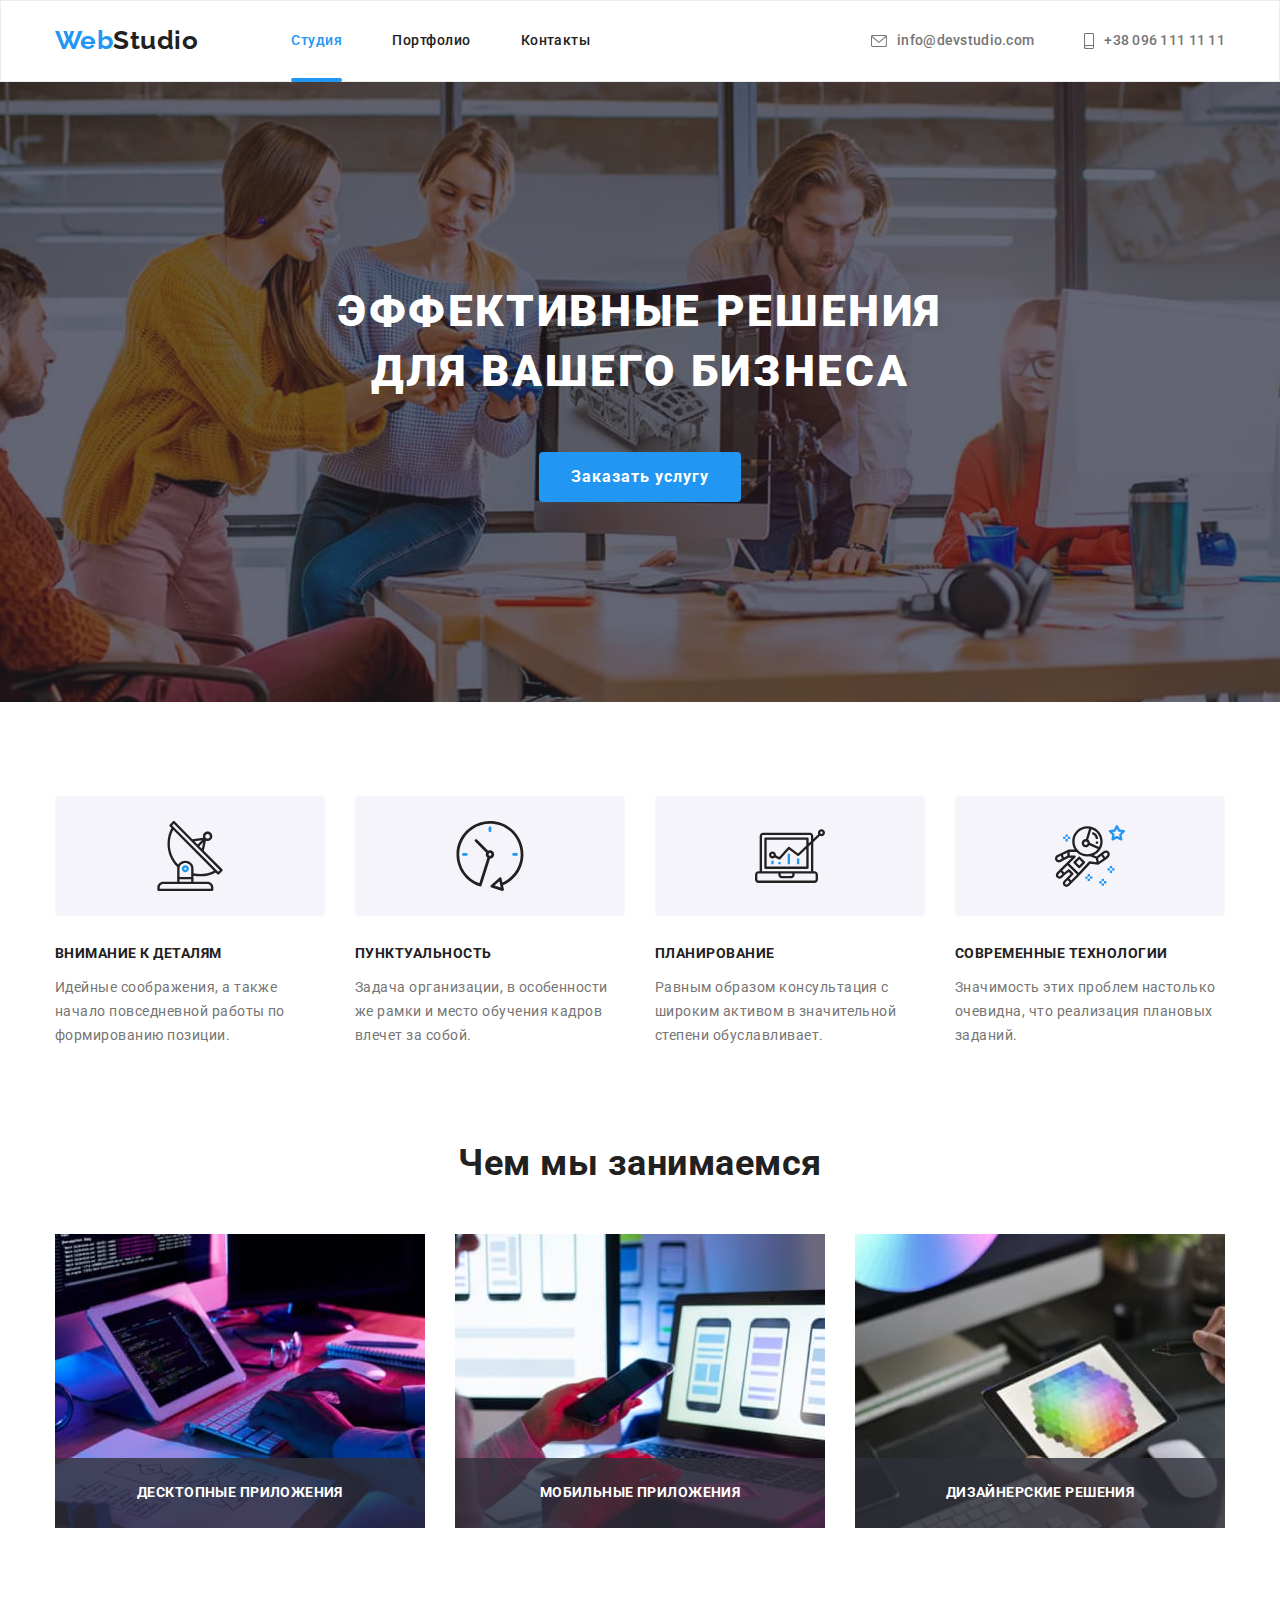
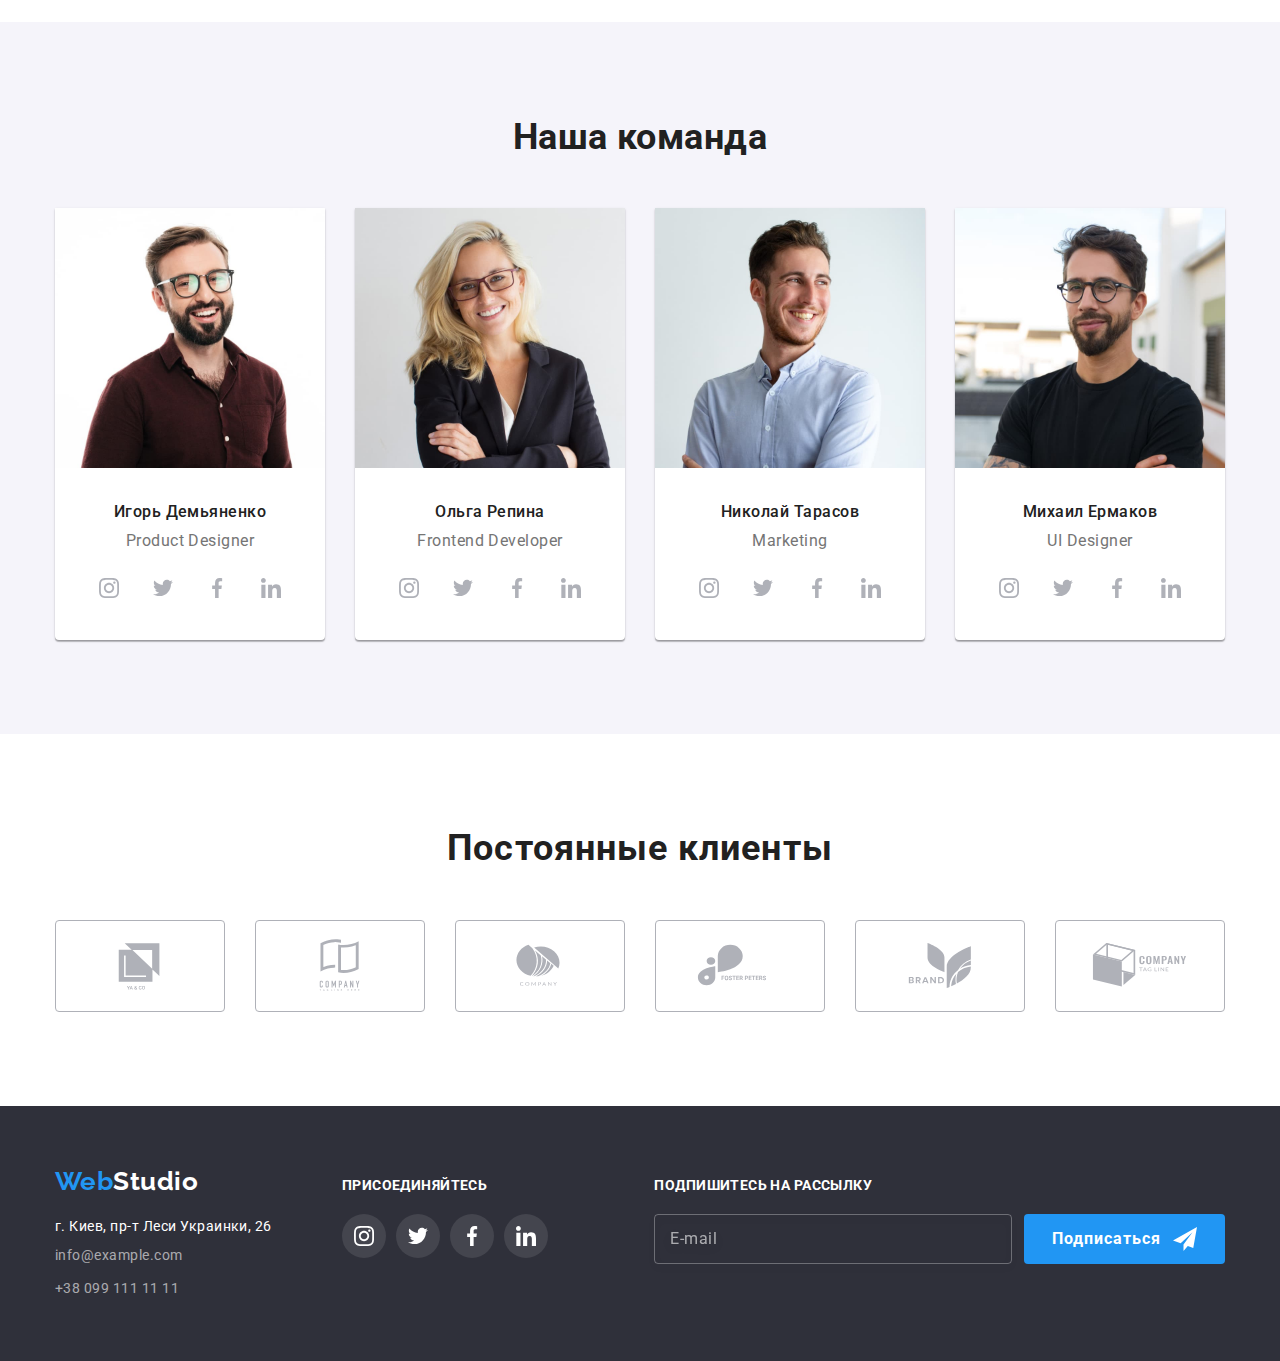
==== commit 3a06ae69: "goit-hw-07-fixed" ====
--- a/index.html
+++ b/index.html
@@ -75,7 +75,7 @@
 								</svg>
 							</div>
 							<h3 class="promo__subject">Внимание к деталям</h3>
-							<p class="promo__promo-desc">
+							<p class="promo__desc">
 								Идейные соображения, а также начало повседневной работы по
 								формированию позиции.
 							</p>
